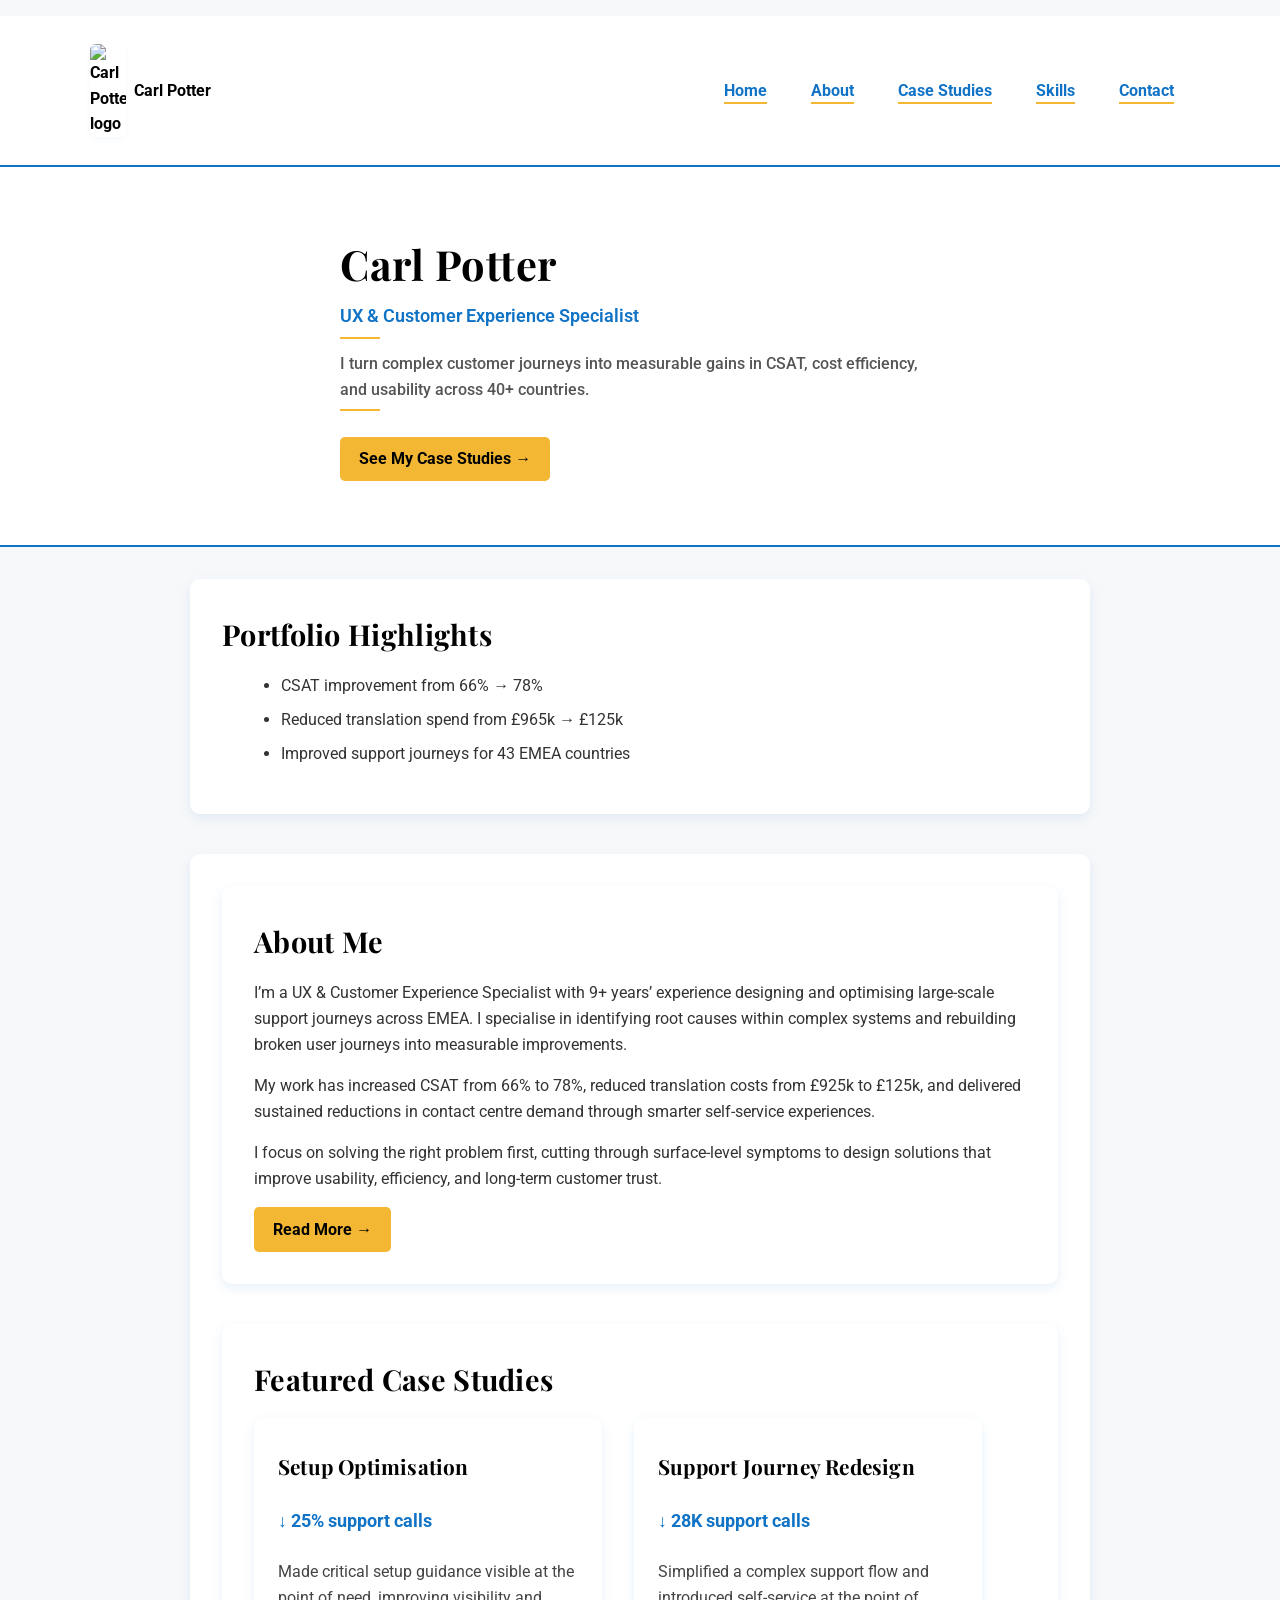
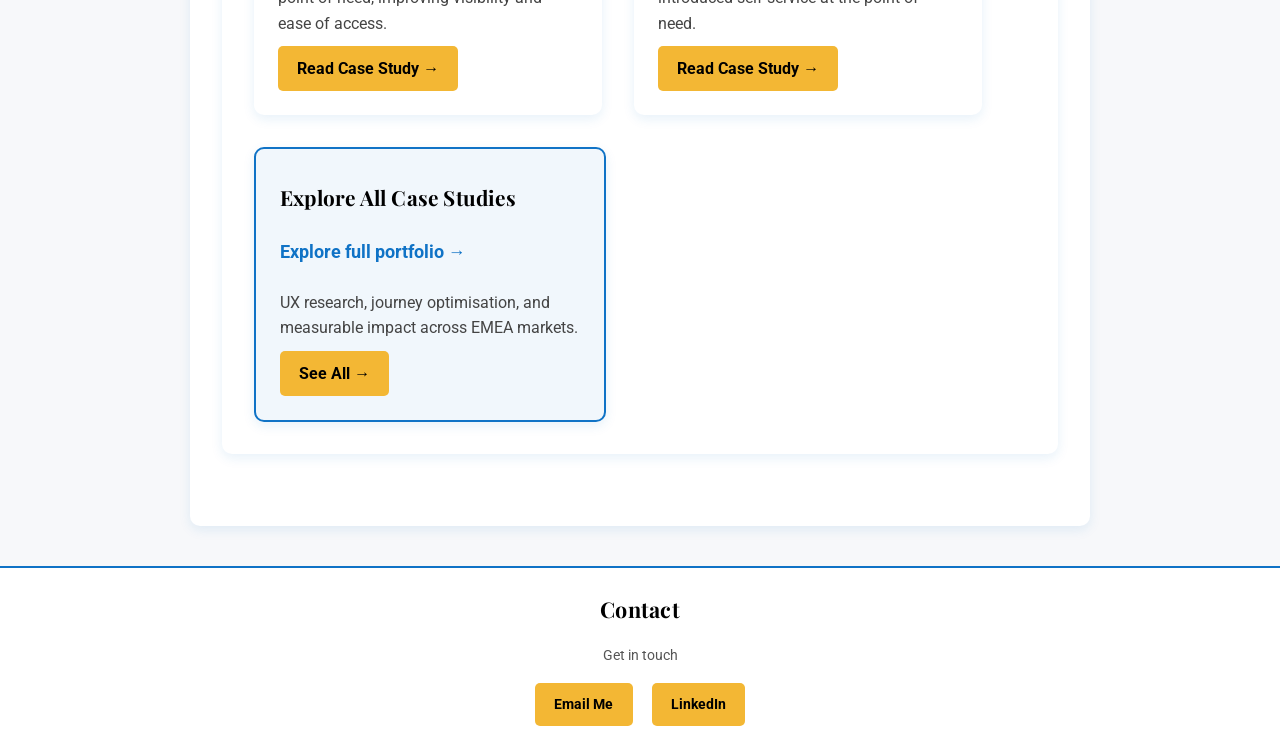
==== index.html @ 387de72d "Update index.html" ====
<!DOCTYPE html>
<html lang="en">
<head>
  <meta charset="UTF-8">
  <meta name="viewport" content="width=device-width, initial-scale=1.0">
  <title>Carl Potter | UX/CX Portfolio</title>
  <link rel="stylesheet" href="css/style.css">
  <link href="https://fonts.googleapis.com/css2?family=Roboto:wght@400;700&family=Playfair+Display:wght@700&display=swap" rel="stylesheet">
  <link rel="stylesheet" href="https://cdnjs.cloudflare.com/ajax/libs/font-awesome/6.6.0/css/all.min.css">
</head>
<body>

<!-- Progress bar -->
<div class="progress-bar"></div>

<!-- NAV -->
<nav class="navbar">
  <div class="nav-content">
    <div class="nav-brand">
      <img src="/portfolio/images/CP_main_colourless.png" alt="Carl Potter logo">
      <span>Carl Potter</span>
    </div>

    <div class="nav-links">
      <a href="/portfolio/index.html">Home</a>
      <a href="/portfolio/index.html#about">About</a>
      <a href="/portfolio/case-studies.html">Case Studies</a>  
      <a href="/portfolio/skills.html">Skills</a>
      <a href="/portfolio/index.html#contact">Contact</a>
    </div>
  </div>
</nav>

<!-- HERO -->
<header class="site-header">
  <div class="header-text">
    <h1>Carl Potter</h1>
    <p class="role">UX & Customer Experience Specialist</p>
    <p class="tagline">
      I turn complex customer journeys into measurable gains in CSAT, cost efficiency, and usability across 40+ countries.
    </p>
    <br/>
    <a href="/portfolio/case-studies.html" class="button">See My Case Studies →</a>
  </div>
</header>

<!-- MAIN -->
<main>

   <!-- PORTFOLIO HIGHLIGHTS -->
  <section>
    <h2>Portfolio Highlights</h2>
    <ul>
      <li>CSAT improvement from 66% → 78%</li>
      <li>Reduced translation spend from £965k → £125k</li>
      <li>Improved support journeys for 43 EMEA countries</li>
    </ul>
  </section>

 <!-- ABOUT -->
  <section id="about">
<section id="about">
  <h2>About Me</h2>
  <p>
    I’m a UX & Customer Experience Specialist with 9+ years’ experience designing and optimising large-scale support journeys across EMEA. I specialise in identifying root causes within complex systems and rebuilding broken user journeys into measurable improvements.
  </p>
  <p>
    My work has increased CSAT from 66% to 78%, reduced translation costs from £925k to £125k, and delivered sustained reductions in contact centre demand through smarter self-service experiences.
  </p>
  <p>
    I focus on solving the right problem first, cutting through surface-level symptoms to design solutions that improve usability, efficiency, and long-term customer trust.
  </p>
  <a href="/portfolio/about.html" class="button">Read More →</a>
  </section>
  
  <!-- CASE STUDIES -->
  <section id="case-studies">
    <h2>Featured Case Studies</h2>
    <div class="cards-container">

<div class="card">
  <h3>Setup Optimisation</h3>
  <p class="impact">↓ 25% support calls</p>
  <p>Made critical setup guidance visible at the point of need, improving visibility and ease of access.</p>
  <a href="case-studies/setup.html" class="button">Read Case Study →</a>
</div>
      
<div class="card">
  <h3>Support Journey Redesign</h3>
  <p class="impact">↓ 28K support calls</p>
  <p>Simplified a complex support flow and introduced self-service at the point of need.</p>
  <a href="case-studies/contact-support.html" class="button">Read Case Study →</a>
</div>

<div class="card card-cta">
  <h3>Explore All Case Studies</h3>
  <p class="impact">Explore full portfolio →</p>
  <p>UX research, journey optimisation, and measurable impact across EMEA markets.</p>
  <a href="/portfolio/case-studies.html" class="button">See All →</a>
</div>
    </div>
  </section>

</main>

<!-- FOOTER -->
<footer id="contact">
  <h2>Contact</h2>
  <p>Get in touch</p>
  <div class="contact-buttons">
    <a href="mailto:cpotter514@gmail.com" class="button">Email Me</a>
    <a href="https://linkedin.com/in/carl-potter-/" target="_blank" class="button">LinkedIn</a>
  </div>
</footer>

<!-- JS -->
<script>
const sections = document.querySelectorAll("section, footer");
const navLinks = document.querySelectorAll(".nav-links a");
const nav = document.querySelector(".navbar");
const progressBar = document.querySelector(".progress-bar");

window.addEventListener("scroll", () => {
  const scrollY = window.scrollY;

  // Active section highlighting
  let current = "";
  sections.forEach(section => {
    const sectionTop = section.offsetTop - 100;
    if (scrollY >= sectionTop) {
      current = section.getAttribute("id");
    }
  });

  navLinks.forEach(link => {
    link.classList.remove("active");
    if (link.getAttribute("href").includes(current)) {
      link.classList.add("active");
    }
  });

  // Nav shrink
  nav.classList.toggle("scrolled", scrollY > 50);

  // Scroll progress
  const docHeight = document.body.scrollHeight - window.innerHeight;
  const progress = (scrollY / docHeight) * 100;
  progressBar.style.width = progress + "%";
});
</script>

</body>
</html>
---- css/style.css ----
/* ==========================
   Global Styles
========================== */
body {
  font-family: 'Roboto', sans-serif;
  line-height: 1.6;
  color: #333;
  background-color: #f7f8fa;
  margin: 0;
  padding: 0;
}

/* ==========================
   Typography System
========================== */

/* All headings match hero */
h1, h2, h3, h4, h5, h6 {
  font-family: 'Playfair Display', serif;
  color: #000;
  margin-top: 0;
}

/* Body text */
p, li, a {
  font-family: 'Roboto', sans-serif;
}

h1 {
  letter-spacing: 0.5px;
}

h2 {
  letter-spacing: 0.3px;
}

h3 {
  letter-spacing: 0.2px;
}
/* ==========================
   Header
========================== */
.site-header {
  display: flex;
  align-items: center;
  justify-content: center;
  gap: 0.75rem; /* tighter = more intentional */
  padding: 4rem 1rem;
  border-bottom: 2px solid #1073c6;
  flex-wrap: wrap;
  background-color: #ffffff;
}

.site-header:hover .logo {
  transform: scale(1.05);
}

.logo {
  width: 75px; /* slightly tighter */
  height: auto;
  transition: transform 0.2s ease;
}

.header-text {
  text-align: left;
}

.header-text h1 {
  font-family: 'Playfair Display', serif;
  font-size: 2.6rem;
  margin: 0;
  color: #000;
  letter-spacing: 0.5px; /* adds polish */
}

.header-text p {
  font-family: 'Roboto', sans-serif;
  font-size: 0.95rem;
  color: #1073c6;
  margin: 0.3rem 0 0 0;
  font-weight: 500;
}

.header-text p::after {
  content: "";
  display: block;
  width: 40px;
  height: 2px;
  background-color: #f3b734;
  margin-top: 0.4rem;
}
.header-text .role {
  font-size: 1.1rem;
  color: #1073c6;
  margin: 0.3rem 0;
  font-weight: 600;
}

.header-text .tagline {
  font-size: 1rem;
  color: #555;
  margin-top: 0.8rem;
  max-width: 600px;
}

/* ==========================
   Navigation
========================== */
nav {
  margin-top: 1rem;
}

nav a {
  margin: 0 1rem;
  text-decoration: none;
  color: #1073c6; /* primary blue from logo */
  font-weight: 700;
  transition: all 0.3s ease;
}

nav a:hover {
  color: #f3b734; /* amber hover */
  text-decoration: underline;
}

/* ==========================
   Main Content
========================== */
main {
  max-width: 900px;
  margin: 2rem auto;
  padding: 0 1rem;
}

section {
  background-color: #ffffff;
  padding: 2rem;
  margin-bottom: 2.5rem;
  border-radius: 10px;
  box-shadow: 0 4px 12px rgba(16, 115, 198, 0.1); /* subtle blue shadow */
}

/* Section Headings */
section h2 {
  font-size: 1.8rem;
  margin-bottom: 1rem;
}

section h3 {
  font-size: 1.4rem;
  margin-bottom: 0.75rem;
}

/* Lists */
ul {
  margin-left: 1.2rem;
}

ul li {
  margin-bottom: 0.5rem;
}

/* ==========================
   Images
========================== */
img {
  max-width: 100%;
  height: auto;
  margin: 1rem 0;
  border-radius: 6px;
  box-shadow: 0 2px 6px rgba(16, 115, 198, 0.05);
}

/* ==========================
   Footer
========================== */
footer {
  text-align: center;
  padding: 1.5rem;
  background-color: #ffffff;
  border-top: 2px solid #1073c6;
  font-size: 0.9rem;
  color: #555;
  scroll-margin-top: 80px;
}

/* ==========================
   Buttons
========================== */
.button {
  display: inline-block;
  background-color: #f3b734; /* amber from logo */
  color: #000;
  padding: 0.6rem 1.2rem;
  border-radius: 5px;
  text-decoration: none;
  font-weight: 700;
  transition: background-color 0.3s ease;
  
}

.button:hover {
  background-color: #1073c6; /* blue on hover */
  color: #fff;
  transform: translateY(-2px);
}

.contact-buttons {
  margin-top: 1rem;
}

.contact-buttons .button {
  margin: 0 0.5rem;
}
/* ==========================
   Responsive Design
========================== */
@media (max-width: 768px) {
  header h1 {
    font-size: 2rem;
  }
  header h2 {
    font-size: 1.2rem;
  }
  nav a {
    display: block;
    margin: 0.5rem 0;
  }
  .logo {
    position: static; /* stacks on mobile */
    margin-bottom: 1rem;
    transform: none;
  }
  .site-header {
    padding: 3rem 1rem;
  }
}

@media (max-width: 480px) {
  section {
    padding: 1.5rem 1rem;
  }
}

/* ==========================
   Case Studies Section
========================== */
.case-studies {
  max-width: 1200px;
  margin: 4rem auto;
  padding: 0 1rem;
  text-align: left; /* Align header left like other sections */
}

/* Cards container */
.cards-container {
  display: flex;
  flex-wrap: wrap;
  gap: 2rem;
  justify-content: flex-start; /* or center if you want cards to float in middle */
}

/* Individual cards */
.card {
  background-color: #ffffff;
  border-radius: 10px;
  box-shadow: 0 4px 12px rgba(16, 115, 198, 0.1); /* subtle blue shadow */
  width: 300px;
  padding: 1.5rem;
  text-align: left;
  display: flex;
  flex-direction: column;
  align-items: stretch;
  transition: box-shadow 0.3s ease;
}
.card-cta {
  border: 2px solid #1073c6;
  background: rgba(16, 115, 198, 0.06);
}

.card .impact {
  font-weight: 700;
  font-size: 1.1rem;
  color: #1073c6; /* your primary blue */
  margin-bottom: 8px;
}

.card-cta:hover {
  transform: translateY(-4px);
  box-shadow: 0 10px 25px rgba(16, 115, 198, 0.2);
  background: rgba(16, 115, 198, 0.1);
}

.card:hover {
  box-shadow: 0 6px 15px rgba(16, 115, 198, 0.2);
}

.card-cta .impact {
  color: #1073c6;
}

.card img {
  border-radius: 6px;
  margin-bottom: 1rem;
}

.card h3 {
  font-size: 1.3rem;
  margin: 0.5rem 0;
  color: #000;
  margin-bottom: 6px;
}


.card p {
  font-family: 'Roboto', sans-serif;
  font-size: 1rem;
  color: #444;
  margin-bottom: 10px;
  flex-grow: 1;
}

.card .button {
  align-self: flex-start;
}

/* Responsive */
@media (max-width: 768px) {
  .cards-container {
    flex-direction: column;
    gap: 1.5rem;
    align-items: center;
  }

  .card {
    width: 90%;
  }
}

/* ==========================
   Sticky Navigation
========================== */
.navbar {
  position: sticky;
  top: 0;
  z-index: 1000;
  background-color: #ffffff;
  border-bottom: 2px solid #1073c6;
  padding: 0.75rem 1rem;
   backdrop-filter: blur(6px);
}

.nav-content {
  max-width: 1100px;
  margin: 0 auto;
  display: flex;
  justify-content: space-between;
  align-items: center;
}

/* Brand (logo + name) */
.nav-brand {
  display: flex;
  align-items: center;
  gap: 0.5rem;
  font-weight: 700;
  color: #000;
}

.nav-brand img {
  width: 36px;
  height: auto;
}

/* Links */
.nav-links a {
  margin-left: 1.5rem;
  text-decoration: none;
  color: #1073c6;
  font-weight: 700;
  transition: color 0.2s ease;
}

.nav-links a:hover {
  color: #f3b734;
}

section {
  scroll-margin-top: 80px;
}

html {
  scroll-behavior: smooth;
}

.navbar {
  transition: all 0.3s ease;
}

.navbar.scrolled {
  padding: 0.4rem 1rem;
  box-shadow: 0 2px 8px rgba(0,0,0,0.08);
}

.nav-links a {
  position: relative;
  text-decoration: none;
  color: #1073c6;
}

.nav-links a::after {
  content: "";
  position: absolute;
  left: 0;
  bottom: -4px;
  width: 0;
  height: 2px;
  background-color: #f3b734;
  transition: width 0.3s ease;
}

.nav-links a:hover::after,
.nav-links a.active::after {
  width: 100%;
}

.progress-bar {
  position: fixed;
  top: 0;
  left: 0;
  height: 3px;
  background-color: #f3b734;
  width: 0%;
  z-index: 2000;
}

/* Full-width card for "View All Case Studies" */
.card-fullwidth {
  width: 100%;
  max-width: 900px; /* matches the main content width */
  text-align: center;
  margin-top: 2rem; /* space from the previous cards */
  flex-direction: column; /* ensure content stacks nicely */
}

.card-fullwidth img {
  margin: 0 auto 1rem auto; /* center the image */
}

.card-fullwidth h3,
.card-fullwidth p {
  text-align: center;
}

.card-fullwidth .button {
  align-self: center; /* center the button */
}

/* Full-width card for "View All Case Studies" - enhanced style */
.card-fullwidth {
  width: 100%;
  max-width: 900px;
  text-align: center;
  margin-top: 2rem;
  flex-direction: column;
}

.card-fullwidth:hover {
  transform: translateY(-3px);
  box-shadow: 0 10px 25px rgba(16, 115, 198, 0.2);
}

.card-fullwidth img {
  margin: 0 auto 1rem auto;
  max-width: 150px;
}

.card-fullwidth h3 {
  font-size: 1.5rem;
  color: #1073c6;
  margin-bottom: 0.5rem;
}

.card-fullwidth p {
  font-size: 1rem;
  color: #333;
  margin-bottom: 1rem;
}

.card-fullwidth .button {
  align-self: center;
  padding: 0.75rem 1.5rem;
  font-size: 1rem;
}


.case-intro {
  background-color: #ffffff;
  padding: 2rem;
  margin-bottom: 2.5rem;
  border-radius: 10px;
  box-shadow: 0 4px 12px rgba(16, 115, 198, 0.1);
}

.case-intro h2 {
  font-family: 'Playfair Display', serif;
  font-size: 2rem;
  color: #000;
  margin-bottom: 1rem;
  text-align: left; /* matches About/Portfolio Highlights alignment */
}

.case-intro p {
  font-family: 'Roboto', sans-serif;
  font-size: 1rem;
  color: #444;
  line-height: 1.6;
  text-align: left;
  max-width: 800px;
}

/* Case Study Intro Metrics Row */
.case-intro-metrics {
  max-width: 900px;
  margin: 1.5rem auto 3rem auto;
  padding: 1rem;
}

.metrics-container {
  display: flex;
  flex-wrap: wrap;
  gap: 1.5rem;
  justify-content: space-between;
  text-align: center;
}

.metric {
  flex: 1 1 200px; /* grows to fill space, min 200px */
  background-color: #f3f3f3;
  border-radius: 8px;
  padding: 1rem 0.5rem;
  box-shadow: 0 2px 6px rgba(16, 115, 198, 0.1);
}

.metric h3 {
  font-family: 'Playfair Display', serif;
  font-size: 1.5rem;
  color: #1073c6; /* your primary blue */
  margin-bottom: 0.25rem;
}

.metric p {
  font-family: 'Roboto', sans-serif;
  font-size: 0.95rem;
  color: #444;
  margin: 0;
}

/* Responsive */
@media (max-width: 768px) {
  .metrics-container {
    flex-direction: column;
    gap: 1rem;
  }
}

:root {
  --primary-blue: #1073c6;
  --accent-amber: #f3b734;
   color: var(--primary-blue);
}

.case-image img {
  max-width: 800px;
  width: 100%;
}
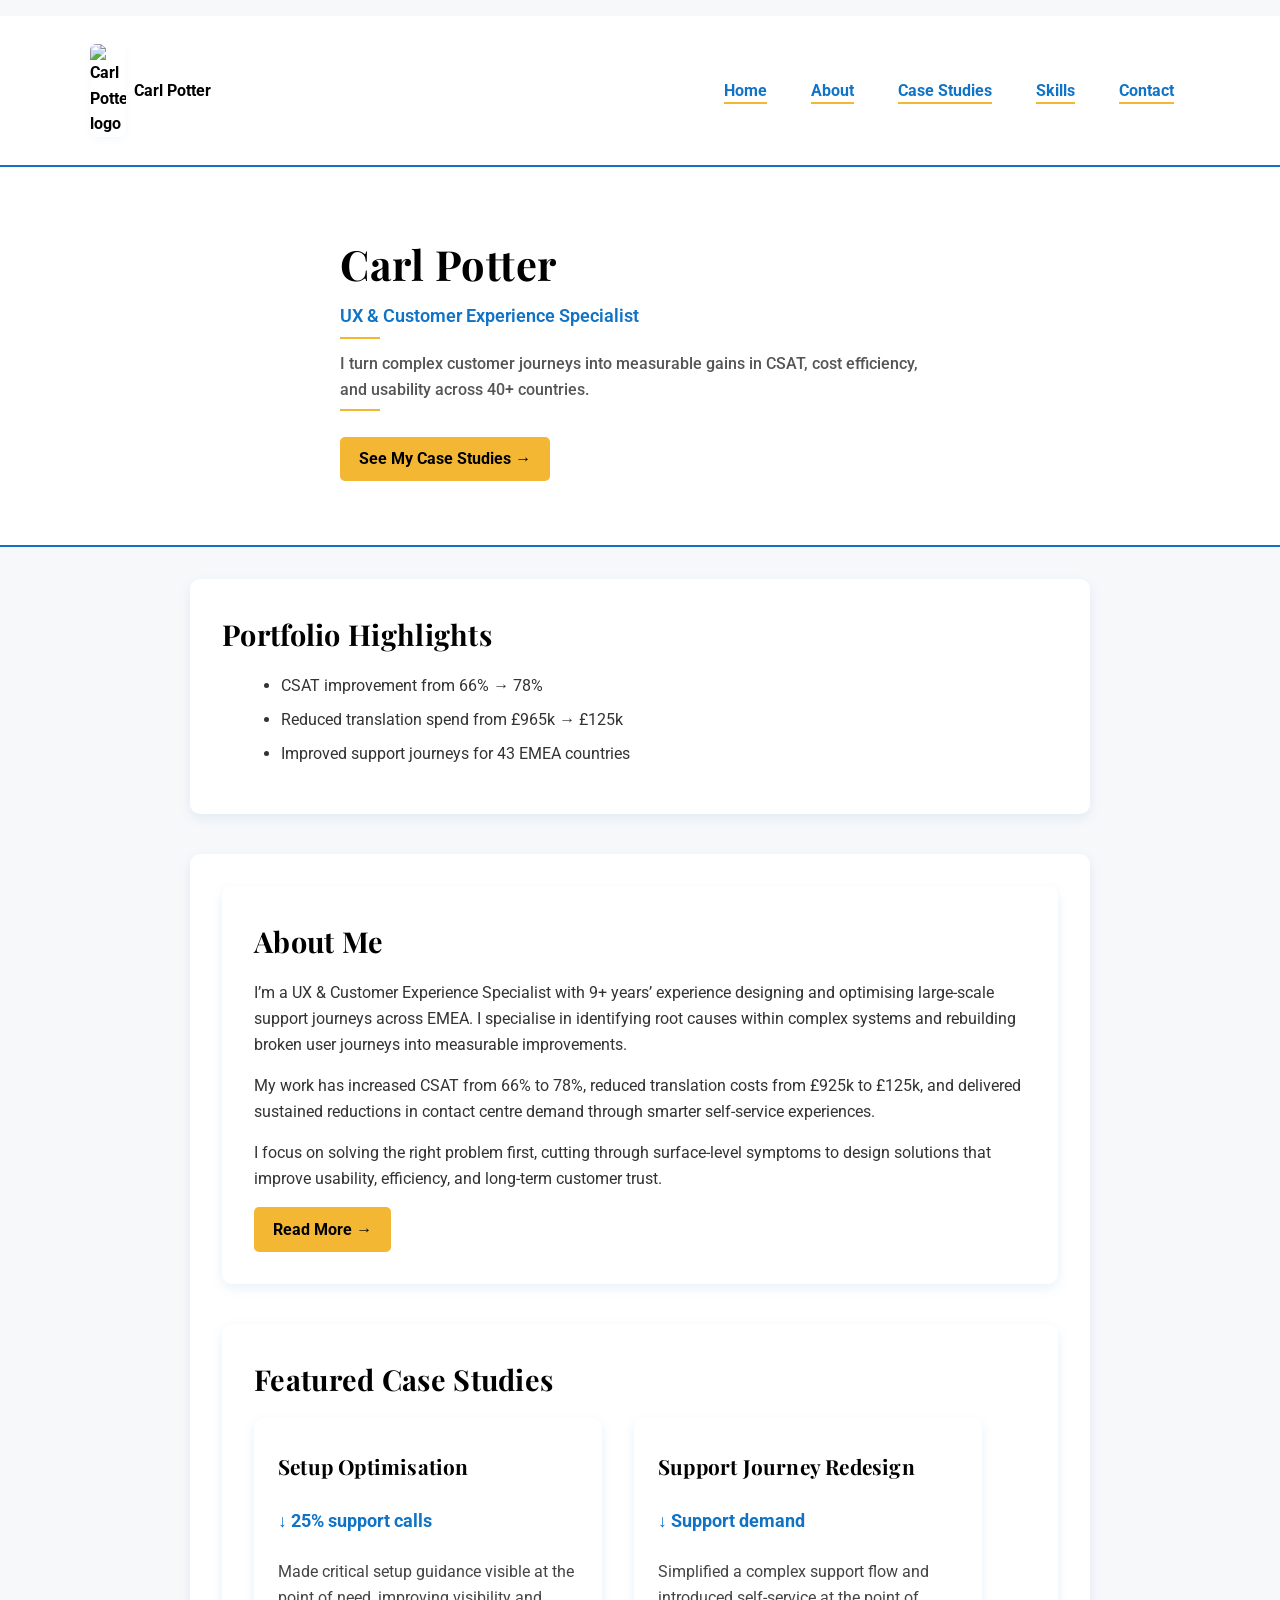
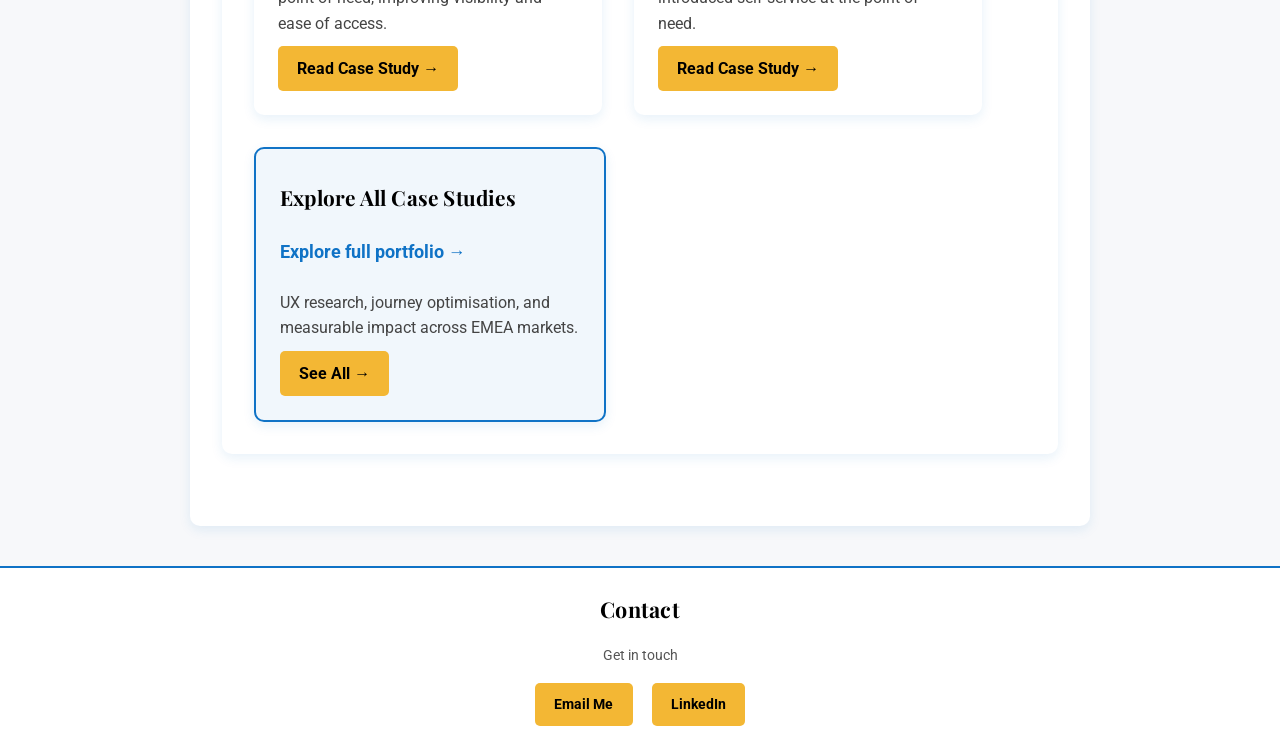
==== commit e69ebcce: "Update index.html" ====
--- a/index.html
+++ b/index.html
@@ -87,7 +87,7 @@
       
 <div class="card">
   <h3>Support Journey Redesign</h3>
-  <p class="impact">↓ 28K support calls</p>
+  <p class="impact">↓ Support demand</p>
   <p>Simplified a complex support flow and introduced self-service at the point of need.</p>
   <a href="case-studies/contact-support.html" class="button">Read Case Study →</a>
 </div>
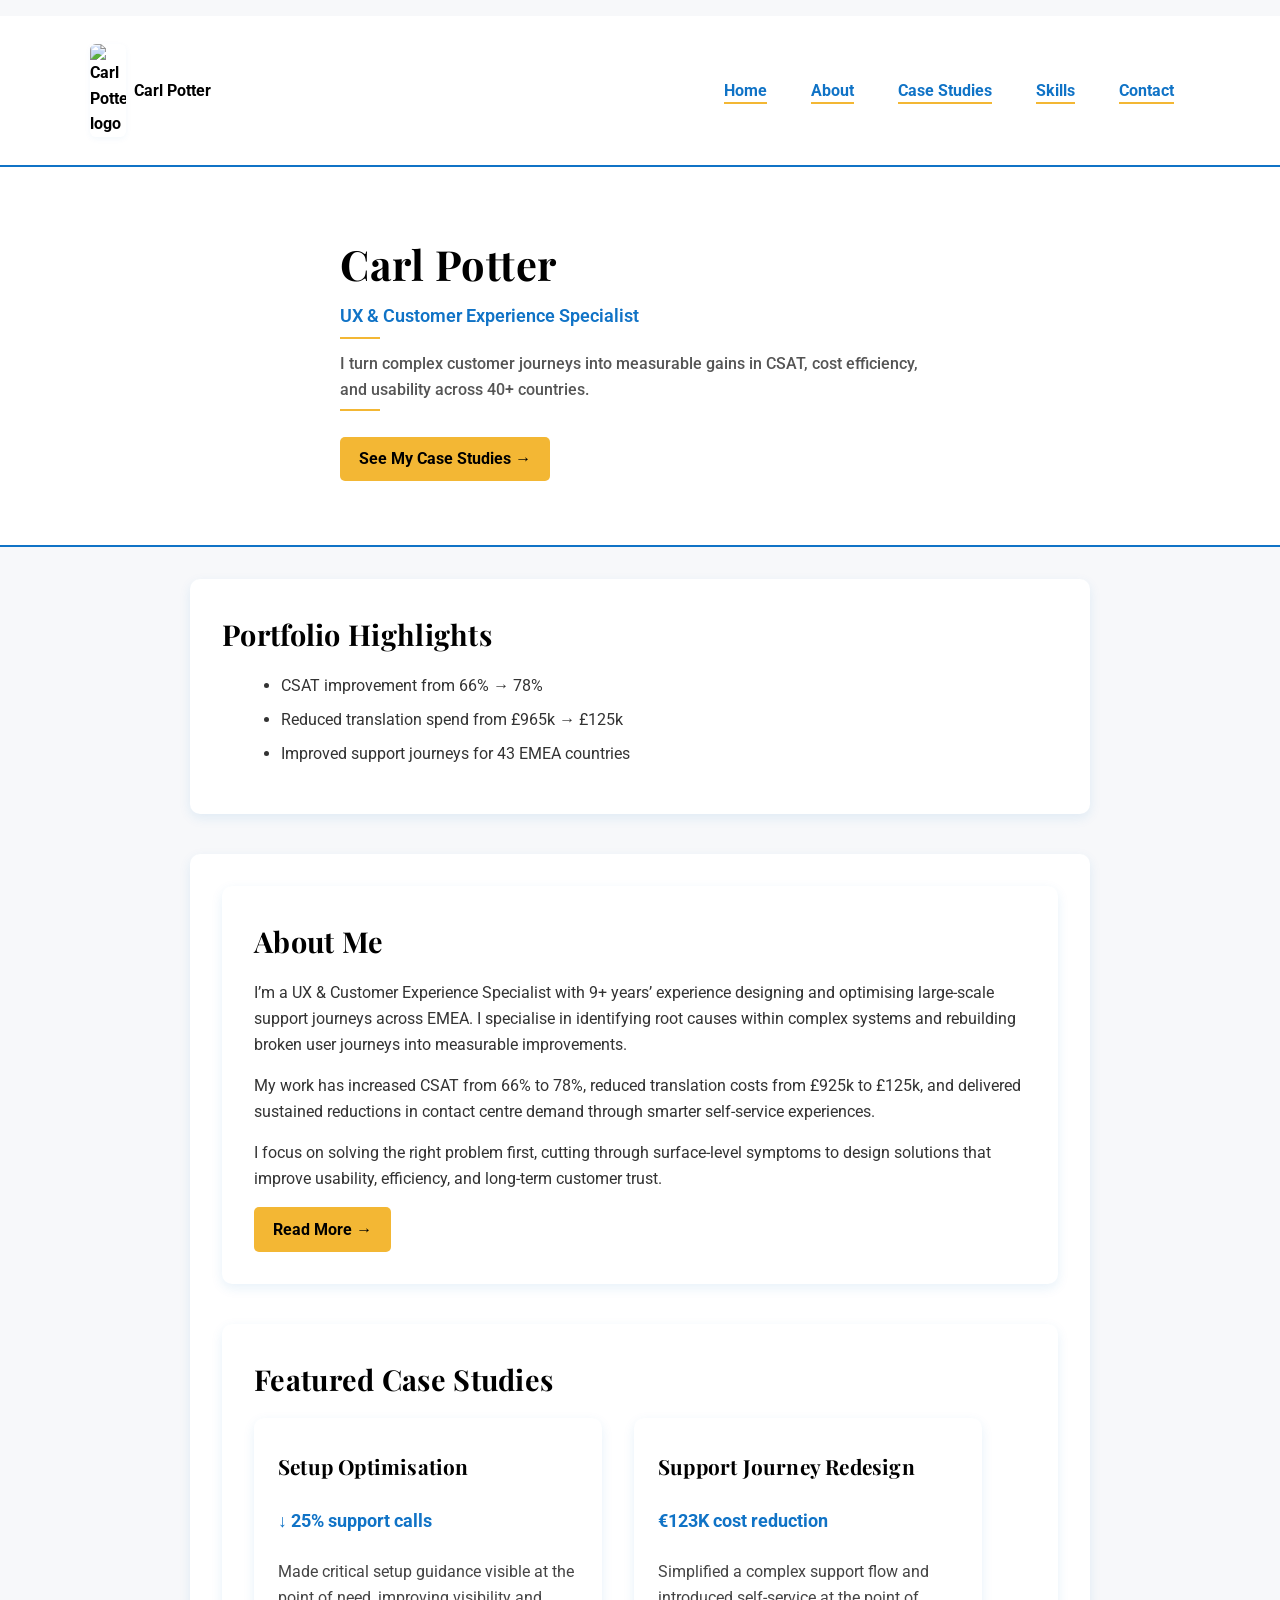
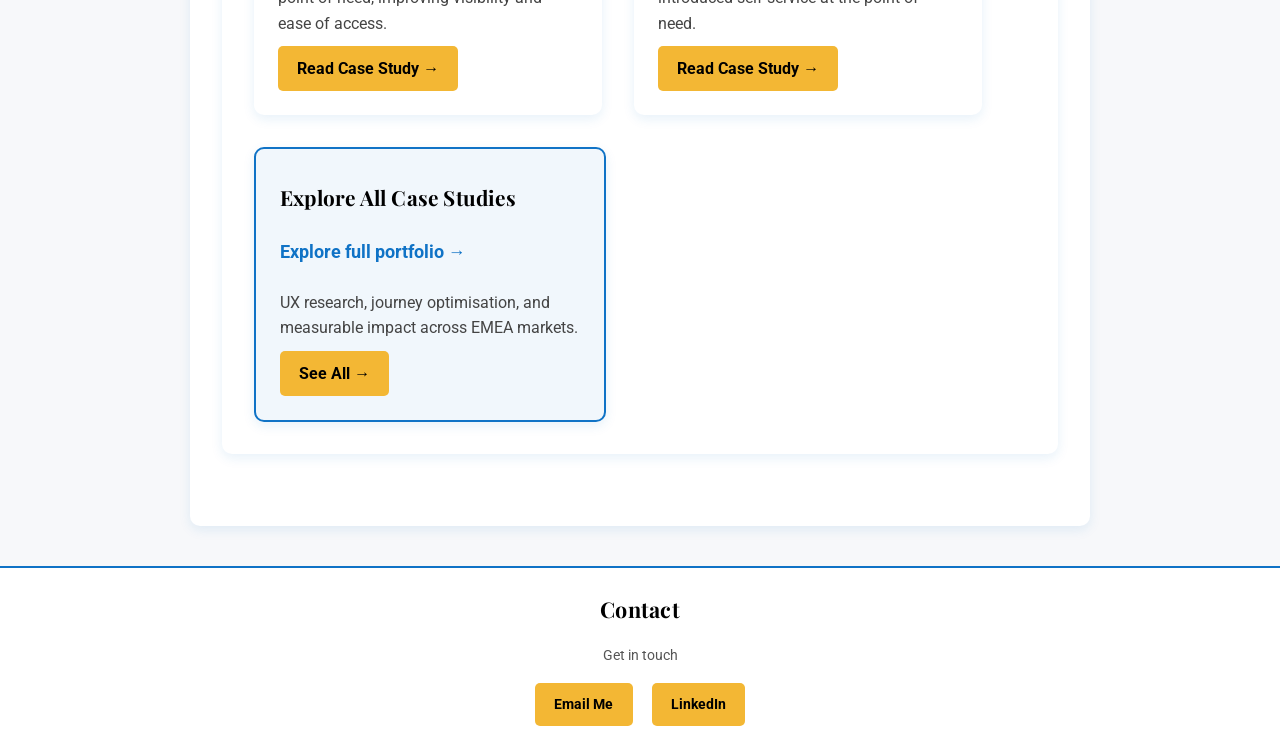
==== commit b78ae0a7: "Update index.html" ====
--- a/index.html
+++ b/index.html
@@ -87,7 +87,7 @@
       
 <div class="card">
   <h3>Support Journey Redesign</h3>
-  <p class="impact">↓ Support demand</p>
+<p class="impact">€123K cost reduction</p>
   <p>Simplified a complex support flow and introduced self-service at the point of need.</p>
   <a href="case-studies/contact-support.html" class="button">Read Case Study →</a>
 </div>
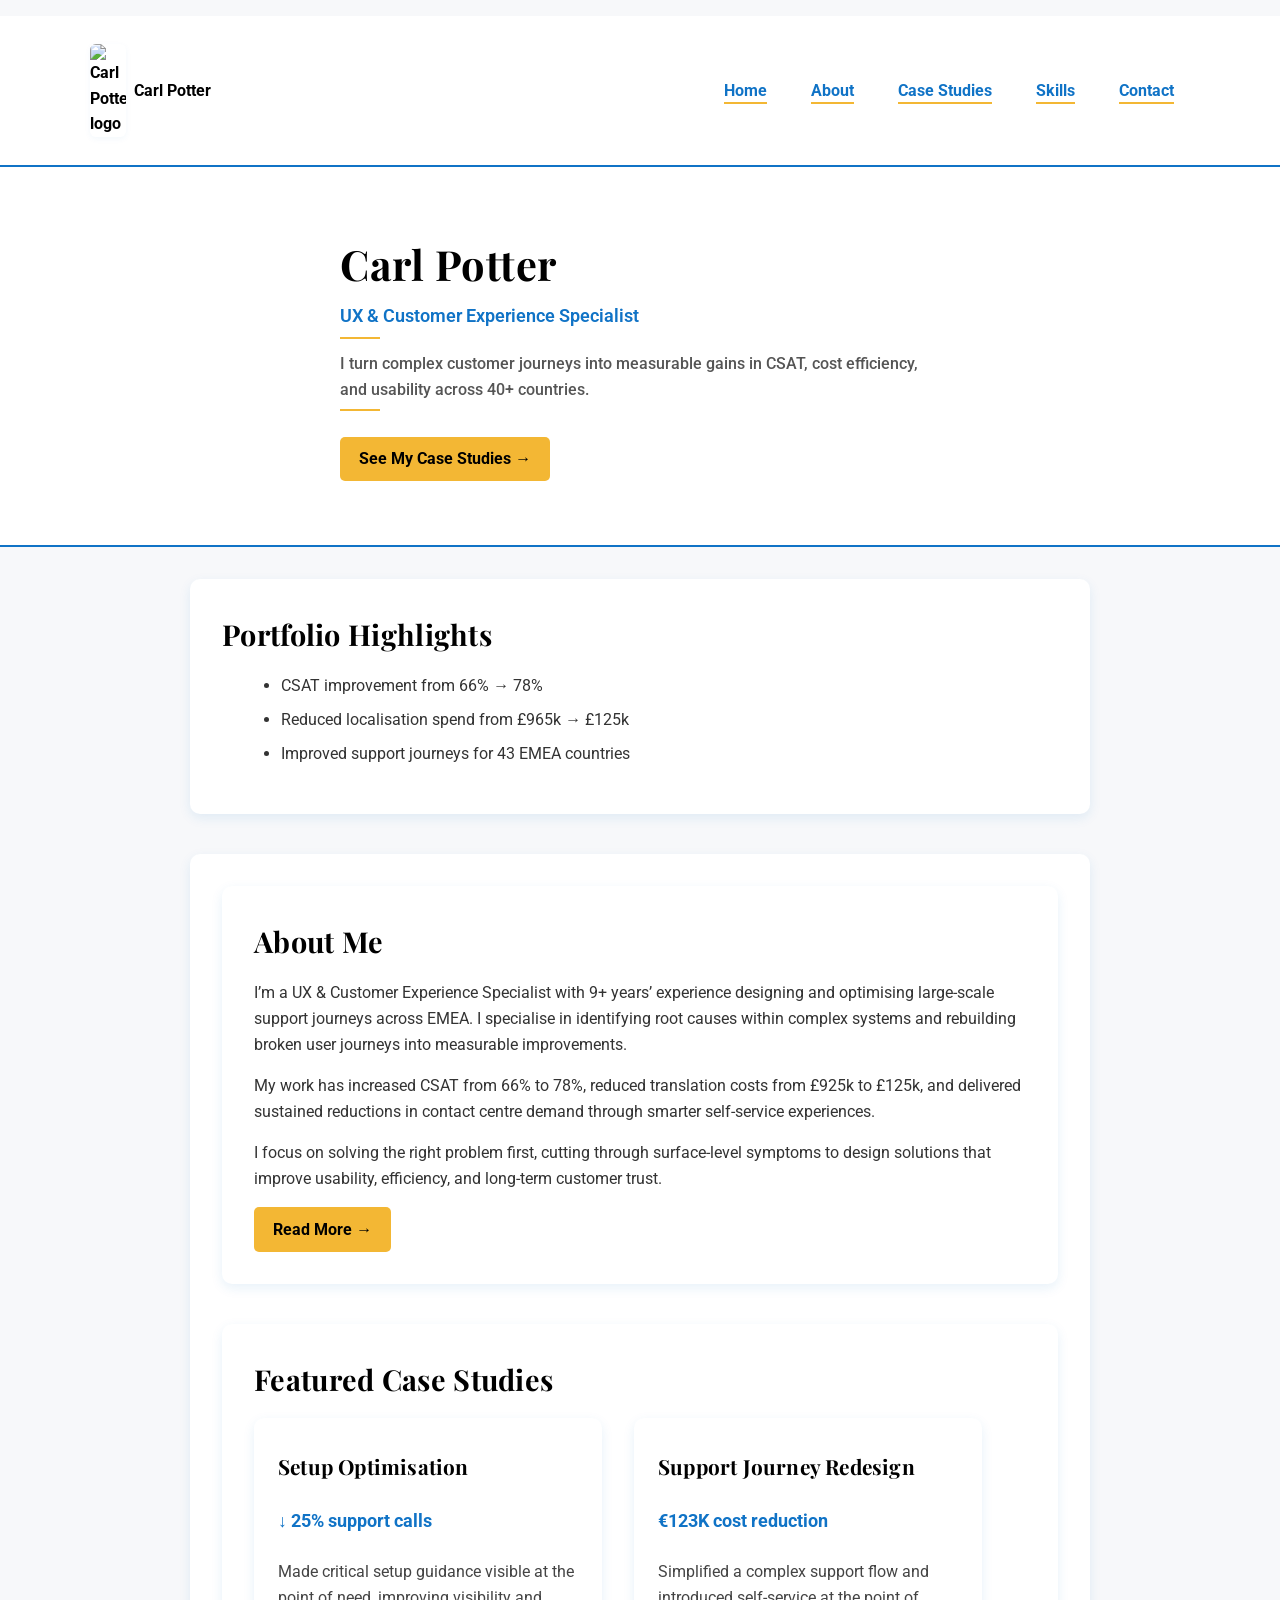
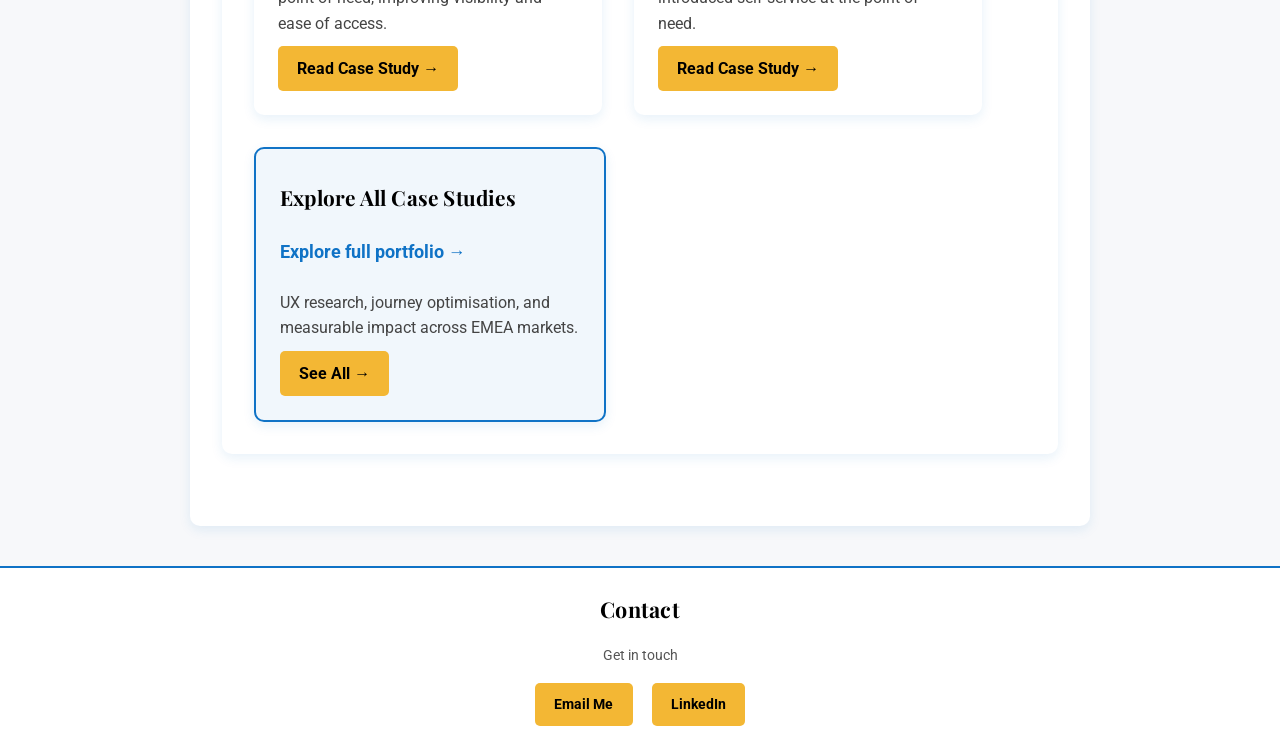
==== commit cf1713cb: "Update index.html" ====
--- a/index.html
+++ b/index.html
@@ -52,7 +52,7 @@
     <h2>Portfolio Highlights</h2>
     <ul>
       <li>CSAT improvement from 66% → 78%</li>
-      <li>Reduced translation spend from £965k → £125k</li>
+      <li>Reduced localisation spend from £965k → £125k</li>
       <li>Improved support journeys for 43 EMEA countries</li>
     </ul>
   </section>
--- a/css/style.css
+++ b/css/style.css
@@ -574,3 +574,42 @@
   max-width: 800px;
   width: 100%;
 }
+
+.visuals-section {
+  margin-top: 3rem;
+}
+
+.visuals-grid {
+  display: grid;
+  grid-template-columns: 1fr;
+  gap: 2rem;
+  margin-top: 1.5rem;
+}
+
+.visual {
+  display: flex;
+  flex-direction: column;
+  gap: 0.75rem;
+}
+
+.visual img {
+  width: 100%;
+  height: auto;
+  border-radius: 8px;
+  border: 1px solid #e0e0e0;
+}
+
+/* Desktop layout */
+@media (min-width: 768px) {
+  .visuals-grid {
+    grid-template-columns: 1fr 1fr;
+    align-items: start;
+  }
+}
+
+.caption {
+  font-size: 0.9rem;
+  color: #555;
+  line-height: 1.4;
+  margin: 0;
+}
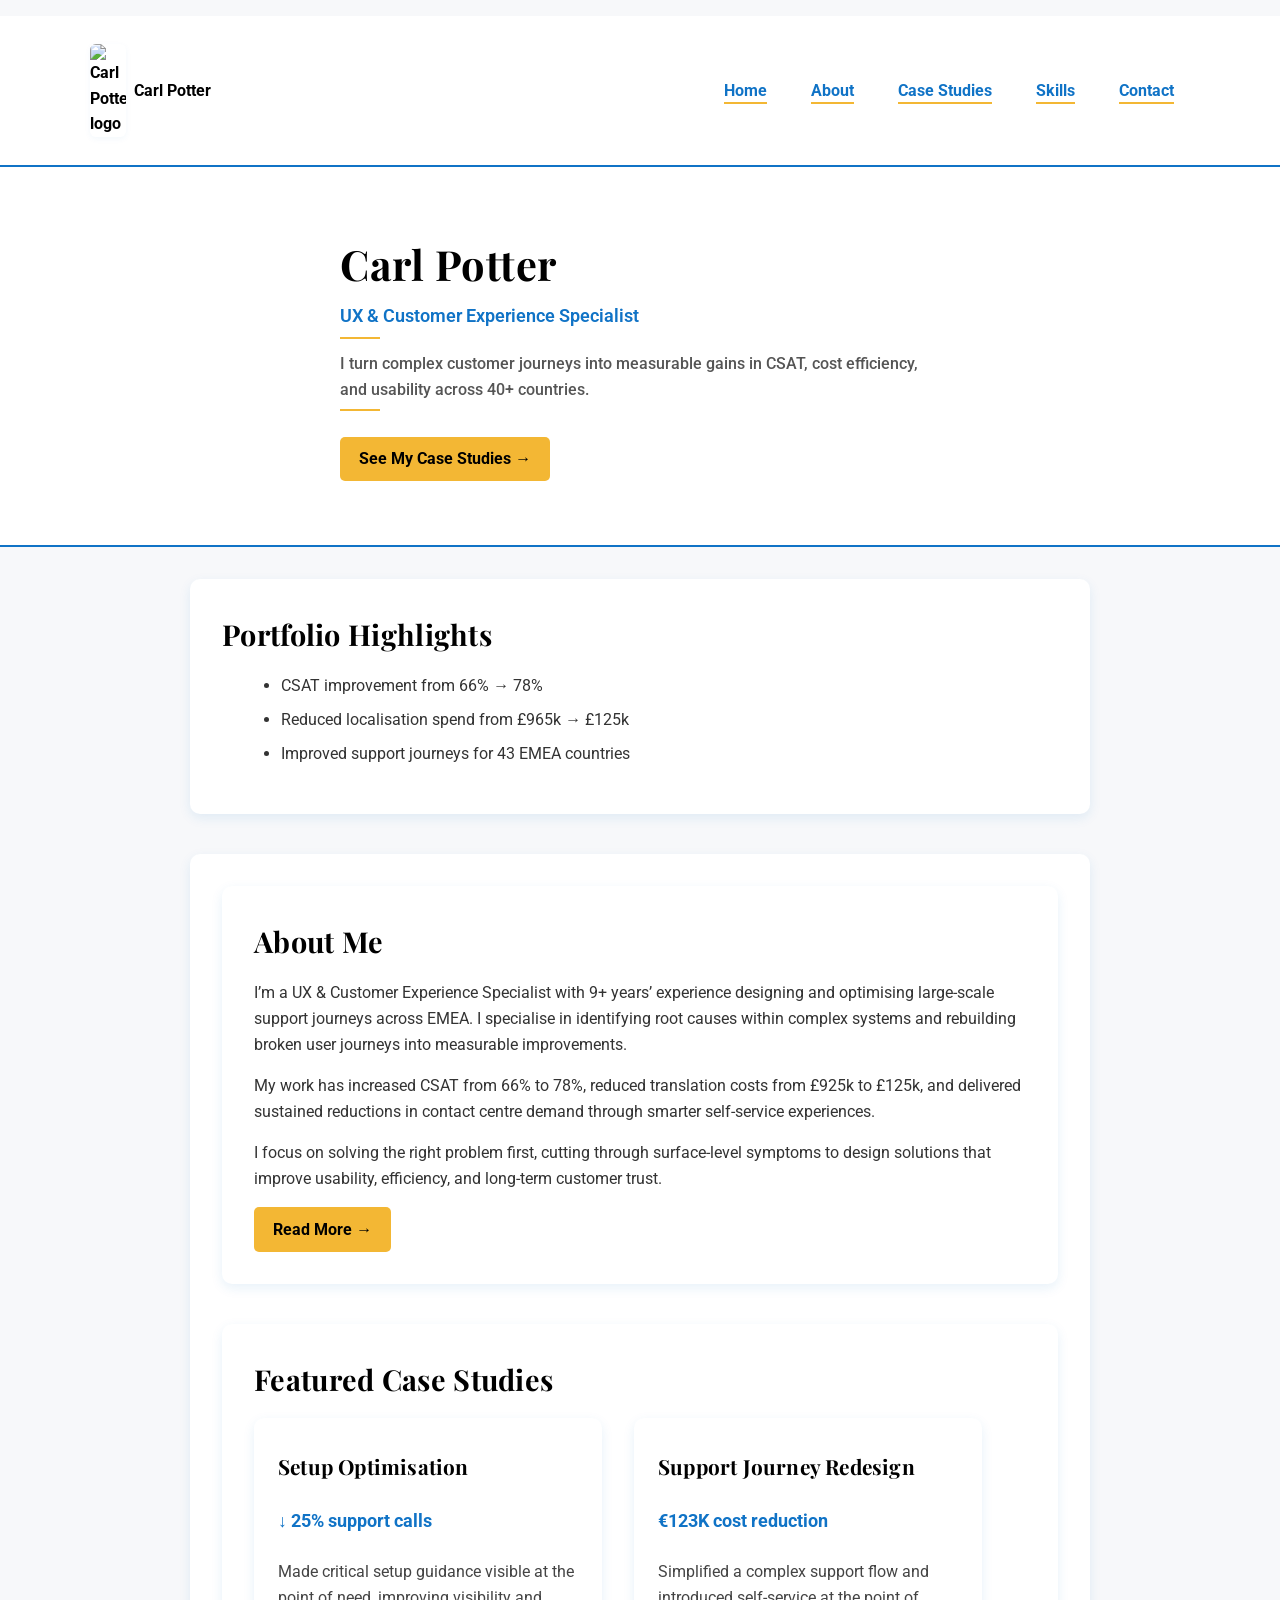
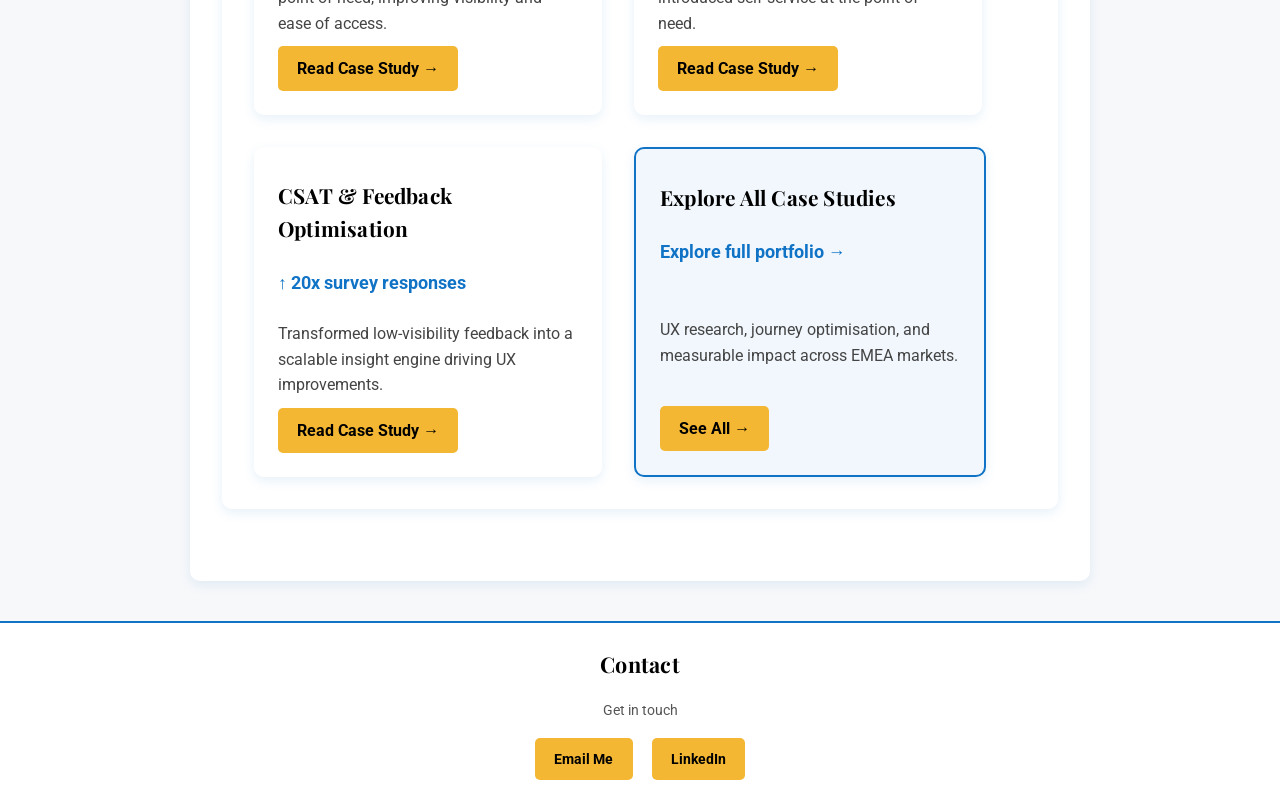
==== commit a9f536e3: "Update index.html" ====
--- a/index.html
+++ b/index.html
@@ -92,6 +92,13 @@
   <a href="case-studies/contact-support.html" class="button">Read Case Study →</a>
 </div>
 
+<div class="card">
+  <h3>CSAT & Feedback Optimisation</h3>
+  <p class="impact">↑ 20x survey responses</p>
+  <p>Transformed low-visibility feedback into a scalable insight engine driving UX improvements.</p>
+  <a href="case-studies/csat-survey.html" class="button">Read Case Study →</a>
+</div>      
+
 <div class="card card-cta">
   <h3>Explore All Case Studies</h3>
   <p class="impact">Explore full portfolio →</p>
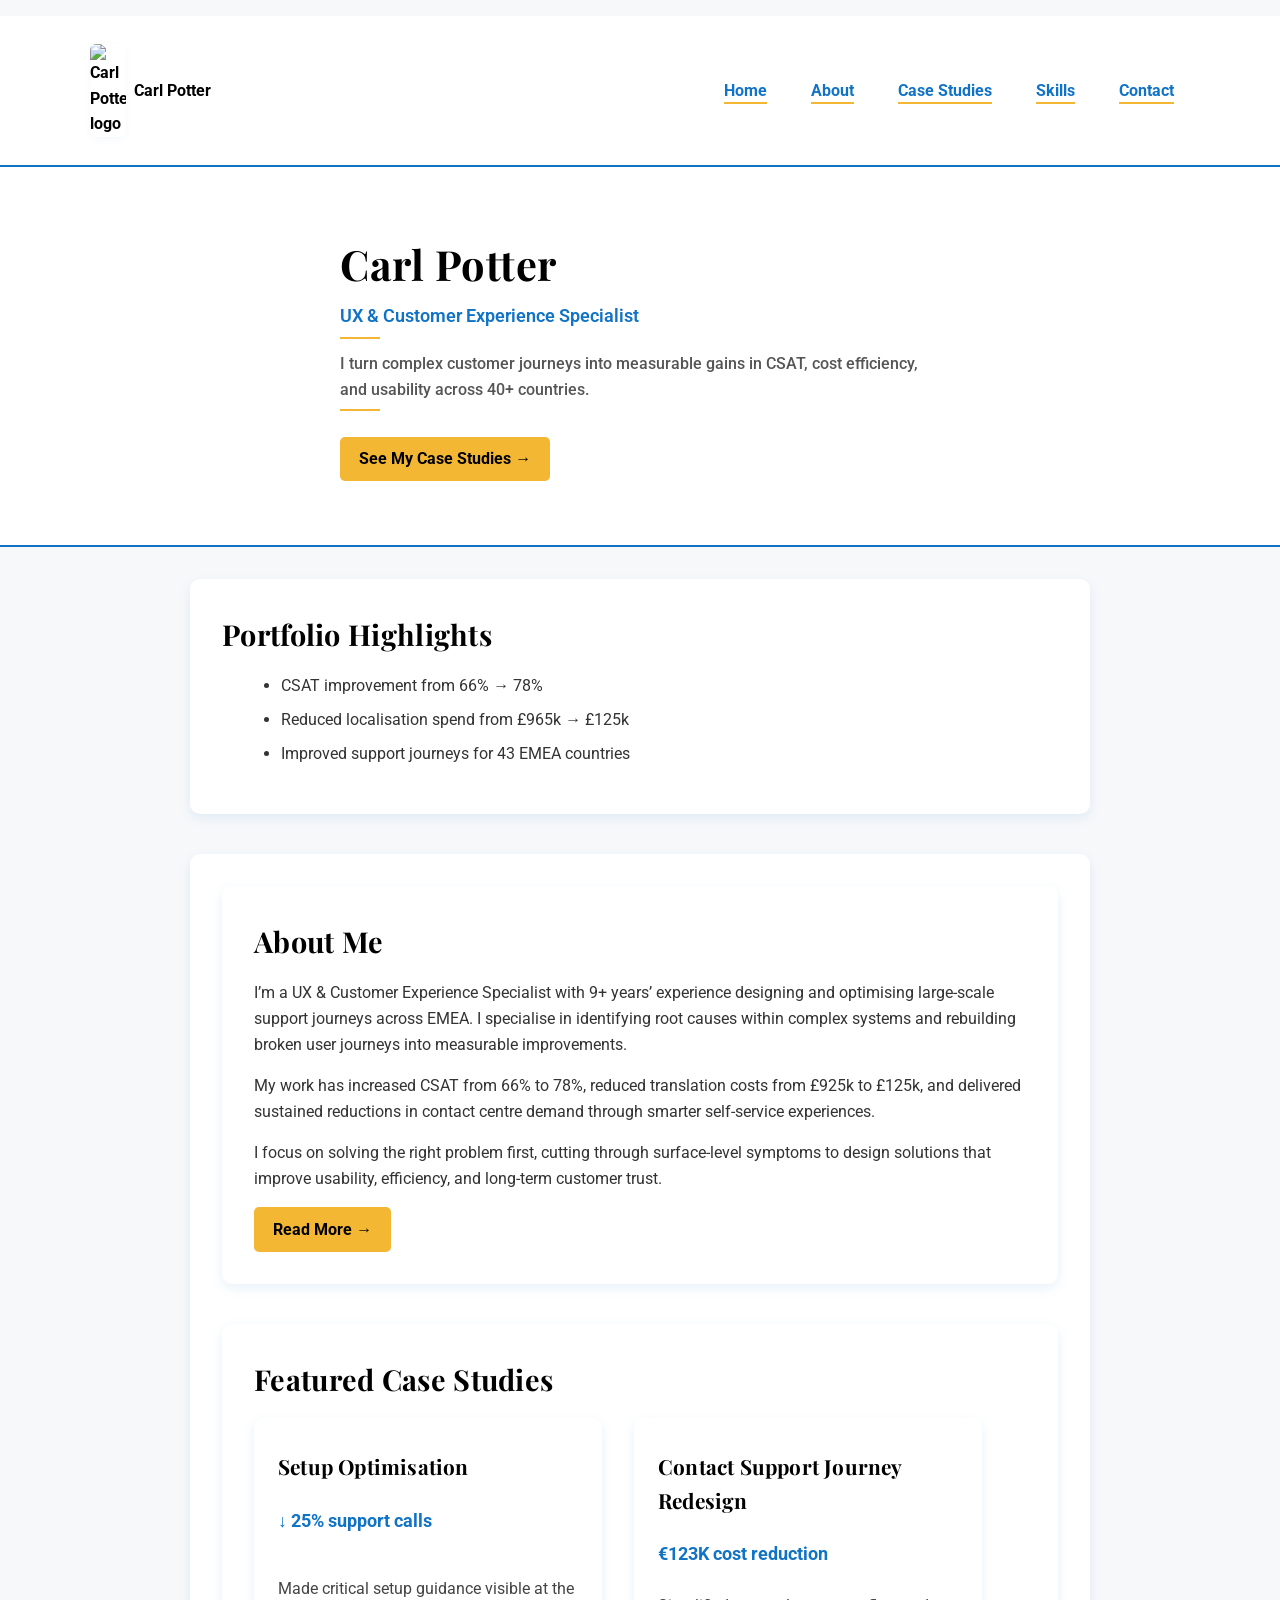
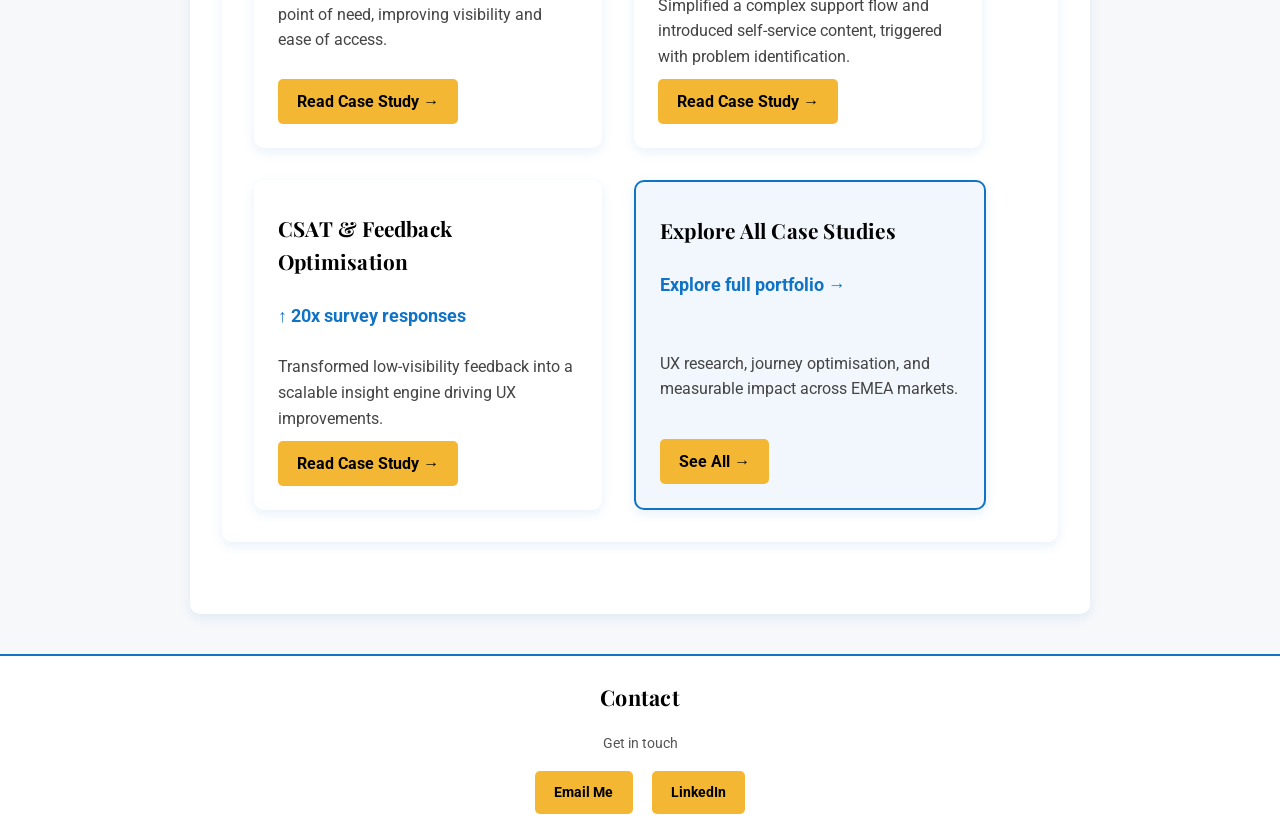
==== commit 4a211b10: "Update index.html" ====
--- a/index.html
+++ b/index.html
@@ -86,9 +86,9 @@
 </div>
       
 <div class="card">
-  <h3>Support Journey Redesign</h3>
+  <h3>Contact Support Journey Redesign</h3>
 <p class="impact">€123K cost reduction</p>
-  <p>Simplified a complex support flow and introduced self-service at the point of need.</p>
+  <p>Simplified a complex support flow and introduced self-service content, triggered with problem identification.</p>
   <a href="case-studies/contact-support.html" class="button">Read Case Study →</a>
 </div>
 
--- a/css/style.css
+++ b/css/style.css
@@ -613,3 +613,40 @@
   line-height: 1.4;
   margin: 0;
 }
+
+/* Before / After Image Grid */
+.image-grid {
+  display: flex;
+  gap: 2rem;
+  flex-wrap: wrap;
+}
+
+.image-item {
+  flex: 1 1 45%;
+  text-align: center;
+}
+
+.image-item img {
+  width: 100%;
+  border-radius: 8px;
+  box-shadow: 0 4px 12px rgba(16, 115, 198, 0.15);
+}
+
+/* Diagram / Single Image */
+.case-image {
+  margin: 2rem 0;
+  text-align: center;
+}
+
+.case-image img {
+  max-width: 800px;
+  width: 100%;
+  border-radius: 8px;
+  box-shadow: 0 4px 12px rgba(16, 115, 198, 0.15);
+}
+
+.image-caption {
+  font-size: 0.9rem;
+  color: #666;
+  margin-top: 0.5rem;
+}
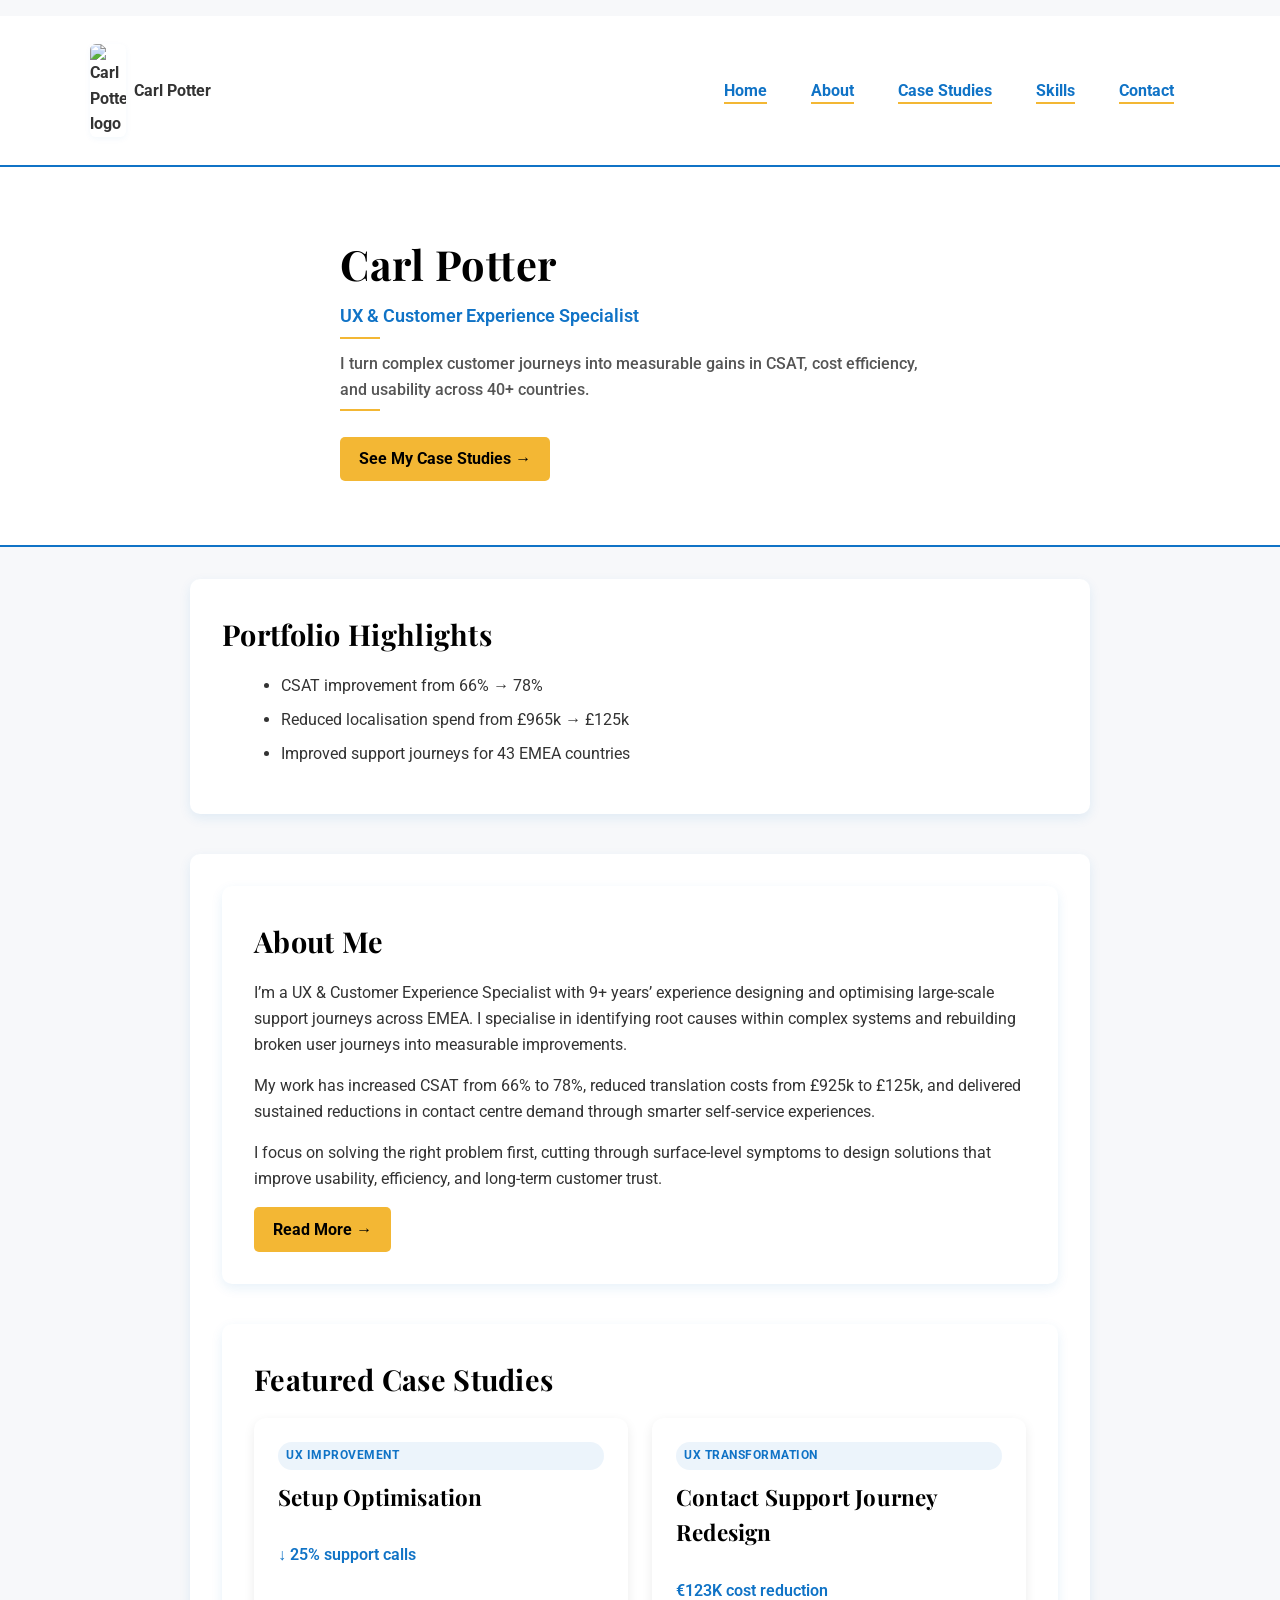
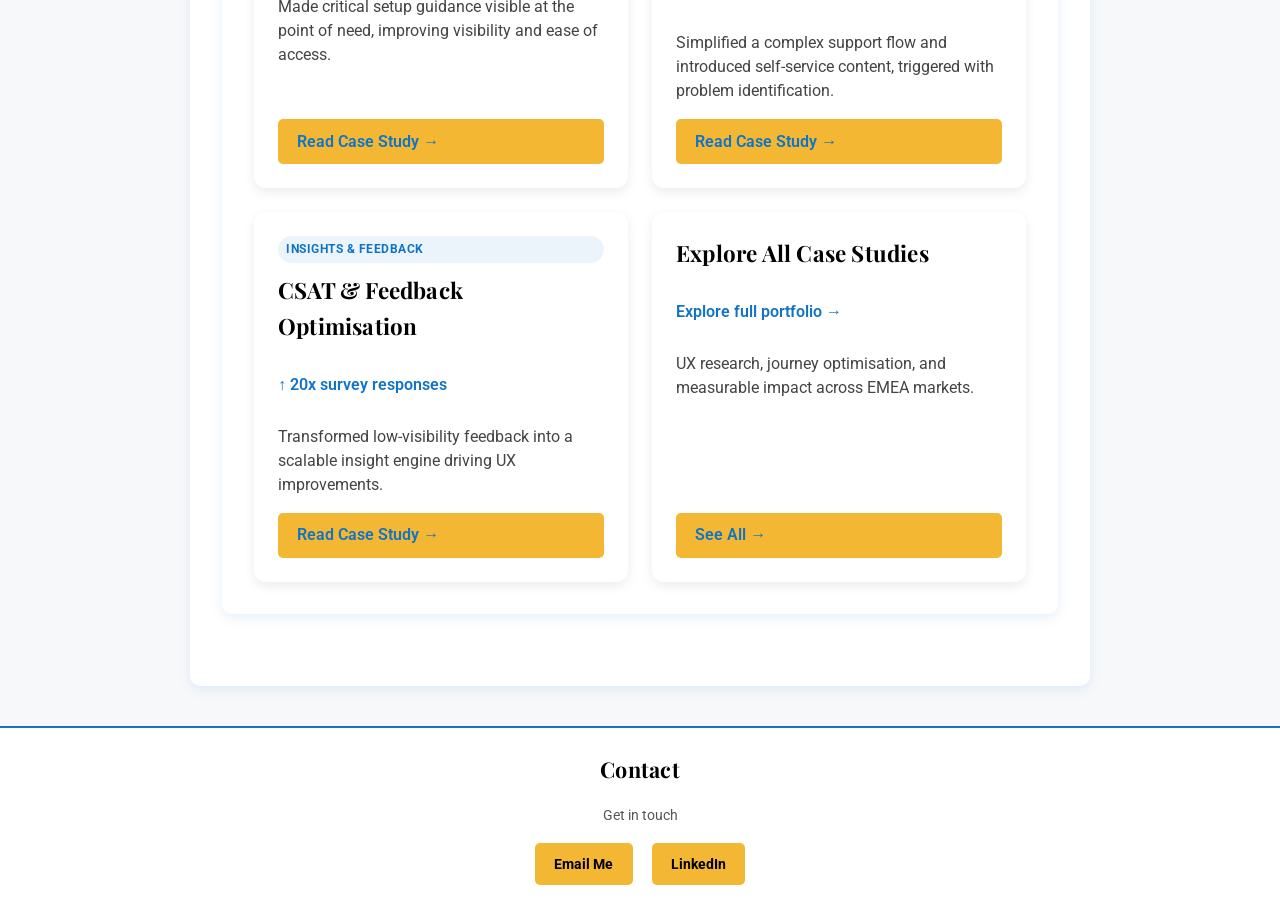
==== commit 6b253961: "Update index.html" ====
--- a/index.html
+++ b/index.html
@@ -79,6 +79,7 @@
     <div class="cards-container">
 
 <div class="card">
+    <span class="card-category">UX Improvement</span>
   <h3>Setup Optimisation</h3>
   <p class="impact">↓ 25% support calls</p>
   <p>Made critical setup guidance visible at the point of need, improving visibility and ease of access.</p>
@@ -86,6 +87,7 @@
 </div>
       
 <div class="card">
+    <span class="card-category">UX Transformation</span>
   <h3>Contact Support Journey Redesign</h3>
 <p class="impact">€123K cost reduction</p>
   <p>Simplified a complex support flow and introduced self-service content, triggered with problem identification.</p>
@@ -93,6 +95,7 @@
 </div>
 
 <div class="card">
+    <span class="card-category">Insights & Feedback</span>
   <h3>CSAT & Feedback Optimisation</h3>
   <p class="impact">↑ 20x survey responses</p>
   <p>Transformed low-visibility feedback into a scalable insight engine driving UX improvements.</p>
--- a/css/style.css
+++ b/css/style.css
@@ -13,30 +13,20 @@
 /* ==========================
    Typography System
 ========================== */
-
-/* All headings match hero */
 h1, h2, h3, h4, h5, h6 {
   font-family: 'Playfair Display', serif;
   color: #000;
   margin-top: 0;
 }
 
-/* Body text */
 p, li, a {
   font-family: 'Roboto', sans-serif;
 }
 
-h1 {
-  letter-spacing: 0.5px;
-}
-
-h2 {
-  letter-spacing: 0.3px;
-}
-
-h3 {
-  letter-spacing: 0.2px;
-}
+h1 { letter-spacing: 0.5px; }
+h2 { letter-spacing: 0.3px; }
+h3 { letter-spacing: 0.2px; }
+
 /* ==========================
    Header
 ========================== */
@@ -44,7 +34,7 @@
   display: flex;
   align-items: center;
   justify-content: center;
-  gap: 0.75rem; /* tighter = more intentional */
+  gap: 0.75rem;
   padding: 4rem 1rem;
   border-bottom: 2px solid #1073c6;
   flex-wrap: wrap;
@@ -56,7 +46,7 @@
 }
 
 .logo {
-  width: 75px; /* slightly tighter */
+  width: 75px;
   height: auto;
   transition: transform 0.2s ease;
 }
@@ -66,15 +56,11 @@
 }
 
 .header-text h1 {
-  font-family: 'Playfair Display', serif;
   font-size: 2.6rem;
   margin: 0;
-  color: #000;
-  letter-spacing: 0.5px; /* adds polish */
 }
 
 .header-text p {
-  font-family: 'Roboto', sans-serif;
   font-size: 0.95rem;
   color: #1073c6;
   margin: 0.3rem 0 0 0;
@@ -89,6 +75,7 @@
   background-color: #f3b734;
   margin-top: 0.4rem;
 }
+
 .header-text .role {
   font-size: 1.1rem;
   color: #1073c6;
@@ -113,13 +100,13 @@
 nav a {
   margin: 0 1rem;
   text-decoration: none;
-  color: #1073c6; /* primary blue from logo */
+  color: #1073c6;
   font-weight: 700;
   transition: all 0.3s ease;
 }
 
 nav a:hover {
-  color: #f3b734; /* amber hover */
+  color: #f3b734;
   text-decoration: underline;
 }
 
@@ -137,10 +124,9 @@
   padding: 2rem;
   margin-bottom: 2.5rem;
   border-radius: 10px;
-  box-shadow: 0 4px 12px rgba(16, 115, 198, 0.1); /* subtle blue shadow */
-}
-
-/* Section Headings */
+  box-shadow: 0 4px 12px rgba(16, 115, 198, 0.1);
+}
+
 section h2 {
   font-size: 1.8rem;
   margin-bottom: 1rem;
@@ -151,7 +137,6 @@
   margin-bottom: 0.75rem;
 }
 
-/* Lists */
 ul {
   margin-left: 1.2rem;
 }
@@ -189,18 +174,17 @@
 ========================== */
 .button {
   display: inline-block;
-  background-color: #f3b734; /* amber from logo */
+  background-color: #f3b734;
   color: #000;
   padding: 0.6rem 1.2rem;
   border-radius: 5px;
   text-decoration: none;
   font-weight: 700;
   transition: background-color 0.3s ease;
-  
 }
 
 .button:hover {
-  background-color: #1073c6; /* blue on hover */
+  background-color: #1073c6;
   color: #fff;
   transform: translateY(-2px);
 }
@@ -212,25 +196,25 @@
 .contact-buttons .button {
   margin: 0 0.5rem;
 }
-/* ==========================
-   Responsive Design
+
+/* ==========================
+   Responsive Base
 ========================== */
 @media (max-width: 768px) {
-  header h1 {
-    font-size: 2rem;
-  }
-  header h2 {
-    font-size: 1.2rem;
-  }
+  header h1 { font-size: 2rem; }
+  header h2 { font-size: 1.2rem; }
+
   nav a {
     display: block;
     margin: 0.5rem 0;
   }
+
   .logo {
-    position: static; /* stacks on mobile */
+    position: static;
     margin-bottom: 1rem;
     transform: none;
   }
+
   .site-header {
     padding: 3rem 1rem;
   }
@@ -243,102 +227,7 @@
 }
 
 /* ==========================
-   Case Studies Section
-========================== */
-.case-studies {
-  max-width: 1200px;
-  margin: 4rem auto;
-  padding: 0 1rem;
-  text-align: left; /* Align header left like other sections */
-}
-
-/* Cards container */
-.cards-container {
-  display: flex;
-  flex-wrap: wrap;
-  gap: 2rem;
-  justify-content: flex-start; /* or center if you want cards to float in middle */
-}
-
-/* Individual cards */
-.card {
-  background-color: #ffffff;
-  border-radius: 10px;
-  box-shadow: 0 4px 12px rgba(16, 115, 198, 0.1); /* subtle blue shadow */
-  width: 300px;
-  padding: 1.5rem;
-  text-align: left;
-  display: flex;
-  flex-direction: column;
-  align-items: stretch;
-  transition: box-shadow 0.3s ease;
-}
-.card-cta {
-  border: 2px solid #1073c6;
-  background: rgba(16, 115, 198, 0.06);
-}
-
-.card .impact {
-  font-weight: 700;
-  font-size: 1.1rem;
-  color: #1073c6; /* your primary blue */
-  margin-bottom: 8px;
-}
-
-.card-cta:hover {
-  transform: translateY(-4px);
-  box-shadow: 0 10px 25px rgba(16, 115, 198, 0.2);
-  background: rgba(16, 115, 198, 0.1);
-}
-
-.card:hover {
-  box-shadow: 0 6px 15px rgba(16, 115, 198, 0.2);
-}
-
-.card-cta .impact {
-  color: #1073c6;
-}
-
-.card img {
-  border-radius: 6px;
-  margin-bottom: 1rem;
-}
-
-.card h3 {
-  font-size: 1.3rem;
-  margin: 0.5rem 0;
-  color: #000;
-  margin-bottom: 6px;
-}
-
-
-.card p {
-  font-family: 'Roboto', sans-serif;
-  font-size: 1rem;
-  color: #444;
-  margin-bottom: 10px;
-  flex-grow: 1;
-}
-
-.card .button {
-  align-self: flex-start;
-}
-
-/* Responsive */
-@media (max-width: 768px) {
-  .cards-container {
-    flex-direction: column;
-    gap: 1.5rem;
-    align-items: center;
-  }
-
-  .card {
-    width: 90%;
-  }
-}
-
-/* ==========================
-   Sticky Navigation
+   NAVBAR
 ========================== */
 .navbar {
   position: sticky;
@@ -347,7 +236,13 @@
   background-color: #ffffff;
   border-bottom: 2px solid #1073c6;
   padding: 0.75rem 1rem;
-   backdrop-filter: blur(6px);
+  backdrop-filter: blur(6px);
+  transition: all 0.3s ease;
+}
+
+.navbar.scrolled {
+  padding: 0.4rem 1rem;
+  box-shadow: 0 2px 8px rgba(0,0,0,0.08);
 }
 
 .nav-content {
@@ -358,54 +253,23 @@
   align-items: center;
 }
 
-/* Brand (logo + name) */
 .nav-brand {
   display: flex;
   align-items: center;
   gap: 0.5rem;
   font-weight: 700;
-  color: #000;
 }
 
 .nav-brand img {
   width: 36px;
-  height: auto;
-}
-
-/* Links */
+}
+
 .nav-links a {
   margin-left: 1.5rem;
   text-decoration: none;
   color: #1073c6;
   font-weight: 700;
-  transition: color 0.2s ease;
-}
-
-.nav-links a:hover {
-  color: #f3b734;
-}
-
-section {
-  scroll-margin-top: 80px;
-}
-
-html {
-  scroll-behavior: smooth;
-}
-
-.navbar {
-  transition: all 0.3s ease;
-}
-
-.navbar.scrolled {
-  padding: 0.4rem 1rem;
-  box-shadow: 0 2px 8px rgba(0,0,0,0.08);
-}
-
-.nav-links a {
   position: relative;
-  text-decoration: none;
-  color: #1073c6;
 }
 
 .nav-links a::after {
@@ -424,6 +288,9 @@
   width: 100%;
 }
 
+/* ==========================
+   Progress Bar
+========================== */
 .progress-bar {
   position: fixed;
   top: 0;
@@ -434,92 +301,86 @@
   z-index: 2000;
 }
 
-/* Full-width card for "View All Case Studies" */
-.card-fullwidth {
-  width: 100%;
-  max-width: 900px; /* matches the main content width */
-  text-align: center;
-  margin-top: 2rem; /* space from the previous cards */
-  flex-direction: column; /* ensure content stacks nicely */
-}
-
-.card-fullwidth img {
-  margin: 0 auto 1rem auto; /* center the image */
-}
-
-.card-fullwidth h3,
-.card-fullwidth p {
-  text-align: center;
-}
-
-.card-fullwidth .button {
-  align-self: center; /* center the button */
-}
-
-/* Full-width card for "View All Case Studies" - enhanced style */
-.card-fullwidth {
-  width: 100%;
-  max-width: 900px;
-  text-align: center;
-  margin-top: 2rem;
+/* ==========================
+   Case Studies (FIXED GRID)
+========================== */
+.case-studies {
+  max-width: 1200px;
+  margin: 4rem auto;
+  padding: 0 1rem;
+}
+
+.cards-container {
+  display: grid;
+  grid-template-columns: repeat(2, 1fr);
+  gap: 24px;
+}
+
+/* Card */
+.card {
+  background: #ffffff;
+  border-radius: 12px;
+  padding: 24px;
+  box-shadow: 0 4px 12px rgba(0,0,0,0.08);
+  display: flex;
   flex-direction: column;
-}
-
-.card-fullwidth:hover {
-  transform: translateY(-3px);
-  box-shadow: 0 10px 25px rgba(16, 115, 198, 0.2);
-}
-
-.card-fullwidth img {
-  margin: 0 auto 1rem auto;
-  max-width: 150px;
-}
-
-.card-fullwidth h3 {
-  font-size: 1.5rem;
-  color: #1073c6;
-  margin-bottom: 0.5rem;
-}
-
-.card-fullwidth p {
+  justify-content: space-between;
+  transition: transform 0.2s ease, box-shadow 0.2s ease;
+}
+
+.card:hover {
+  transform: translateY(-4px);
+  box-shadow: 0 8px 20px rgba(0,0,0,0.12);
+}
+
+/* Featured card */
+.card.featured {
+  grid-column: span 2;
+  background: linear-gradient(135deg, #f5faff, #ffffff);
+  border: 2px solid #1073c6;
+}
+
+/* Impact */
+.card .impact {
+  font-weight: 600;
   font-size: 1rem;
-  color: #333;
-  margin-bottom: 1rem;
-}
-
-.card-fullwidth .button {
-  align-self: center;
-  padding: 0.75rem 1.5rem;
-  font-size: 1rem;
-}
-
-
-.case-intro {
-  background-color: #ffffff;
-  padding: 2rem;
-  margin-bottom: 2.5rem;
-  border-radius: 10px;
-  box-shadow: 0 4px 12px rgba(16, 115, 198, 0.1);
-}
-
-.case-intro h2 {
-  font-family: 'Playfair Display', serif;
-  font-size: 2rem;
-  color: #000;
-  margin-bottom: 1rem;
-  text-align: left; /* matches About/Portfolio Highlights alignment */
-}
-
-.case-intro p {
-  font-family: 'Roboto', sans-serif;
-  font-size: 1rem;
+  margin-bottom: 12px;
+  color: #1073c6;
+}
+
+/* Text */
+.card p {
+  margin-bottom: 16px;
+  line-height: 1.5;
   color: #444;
-  line-height: 1.6;
-  text-align: left;
-  max-width: 800px;
-}
-
-/* Case Study Intro Metrics Row */
+}
+
+/* Button */
+.card .button {
+  margin-top: auto;
+  text-decoration: none;
+  font-weight: 600;
+  color: #1073c6;
+}
+
+.card .button:hover {
+  text-decoration: underline;
+}
+
+/* Responsive */
+@media (max-width: 768px) {
+  .cards-container {
+    grid-template-columns: 1fr;
+  }
+
+  .card.featured {
+    grid-column: span 1;
+  }
+}
+
+/* ==========================
+   Metrics Section
+========================== */
 .case-intro-metrics {
   max-width: 900px;
   margin: 1.5rem auto 3rem auto;
@@ -535,7 +396,7 @@
 }
 
 .metric {
-  flex: 1 1 200px; /* grows to fill space, min 200px */
+  flex: 1 1 200px;
   background-color: #f3f3f3;
   border-radius: 8px;
   padding: 1rem 0.5rem;
@@ -543,110 +404,85 @@
 }
 
 .metric h3 {
-  font-family: 'Playfair Display', serif;
   font-size: 1.5rem;
-  color: #1073c6; /* your primary blue */
-  margin-bottom: 0.25rem;
+  color: #1073c6;
 }
 
 .metric p {
-  font-family: 'Roboto', sans-serif;
   font-size: 0.95rem;
   color: #444;
-  margin: 0;
-}
-
-/* Responsive */
+}
+
+/* Responsive metrics */
 @media (max-width: 768px) {
   .metrics-container {
     flex-direction: column;
-    gap: 1rem;
-  }
-}
-
+  }
+}
+
+/* ==========================
+   Utility Variables
+========================== */
 :root {
   --primary-blue: #1073c6;
   --accent-amber: #f3b734;
-   color: var(--primary-blue);
-}
-
-.case-image img {
-  max-width: 800px;
-  width: 100%;
-}
-
-.visuals-section {
-  margin-top: 3rem;
-}
-
-.visuals-grid {
-  display: grid;
-  grid-template-columns: 1fr;
-  gap: 2rem;
-  margin-top: 1.5rem;
-}
-
-.visual {
-  display: flex;
-  flex-direction: column;
-  gap: 0.75rem;
-}
-
-.visual img {
-  width: 100%;
-  height: auto;
-  border-radius: 8px;
-  border: 1px solid #e0e0e0;
-}
-
-/* Desktop layout */
-@media (min-width: 768px) {
-  .visuals-grid {
-    grid-template-columns: 1fr 1fr;
-    align-items: start;
-  }
-}
-
-.caption {
-  font-size: 0.9rem;
-  color: #555;
-  line-height: 1.4;
-  margin: 0;
-}
-
-/* Before / After Image Grid */
-.image-grid {
-  display: flex;
-  gap: 2rem;
-  flex-wrap: wrap;
-}
-
-.image-item {
-  flex: 1 1 45%;
-  text-align: center;
-}
-
-.image-item img {
-  width: 100%;
-  border-radius: 8px;
-  box-shadow: 0 4px 12px rgba(16, 115, 198, 0.15);
-}
-
-/* Diagram / Single Image */
-.case-image {
-  margin: 2rem 0;
-  text-align: center;
-}
-
-.case-image img {
-  max-width: 800px;
-  width: 100%;
-  border-radius: 8px;
-  box-shadow: 0 4px 12px rgba(16, 115, 198, 0.15);
-}
-
-.image-caption {
-  font-size: 0.9rem;
-  color: #666;
-  margin-top: 0.5rem;
-}
+}
+
+.card.featured {
+  position: relative;
+  padding: 32px;
+  background: linear-gradient(135deg, #eef6ff, #ffffff);
+  border: 2px solid #1073c6;
+}
+
+/* Featured badge */
+.card.featured::before {
+  content: "Featured";
+  position: absolute;
+  top: 16px;
+  right: 16px;
+  background-color: #1073c6;
+  color: #fff;
+  font-size: 0.75rem;
+  font-weight: 700;
+  padding: 4px 10px;
+  border-radius: 999px;
+  letter-spacing: 0.3px;
+}
+
+/* Make featured title slightly stronger */
+.card.featured h3 {
+  font-size: 1.4rem;
+  margin-bottom: 10px;
+}
+
+/* Emphasise impact more */
+.card.featured .impact {
+  font-size: 1.1rem;
+  color: #1073c6;
+  font-weight: 700;
+}
+
+/* Slightly increase spacing inside featured card */
+.card.featured p {
+  font-size: 1.05rem;
+  line-height: 1.6;
+}
+
+/* Optional: make featured card feel more prominent */
+.card.featured:hover {
+  transform: translateY(-6px);
+  box-shadow: 0 12px 28px rgba(16, 115, 198, 0.18);
+}
+.card-category {
+  display: inline-block;
+  font-size: 0.75rem;
+  font-weight: 700;
+  text-transform: uppercase;
+  letter-spacing: 0.5px;
+  color: #1073c6;
+  background-color: rgba(16, 115, 198, 0.08);
+  padding: 4px 8px;
+  border-radius: 999px;
+  margin-bottom: 10px;
+}
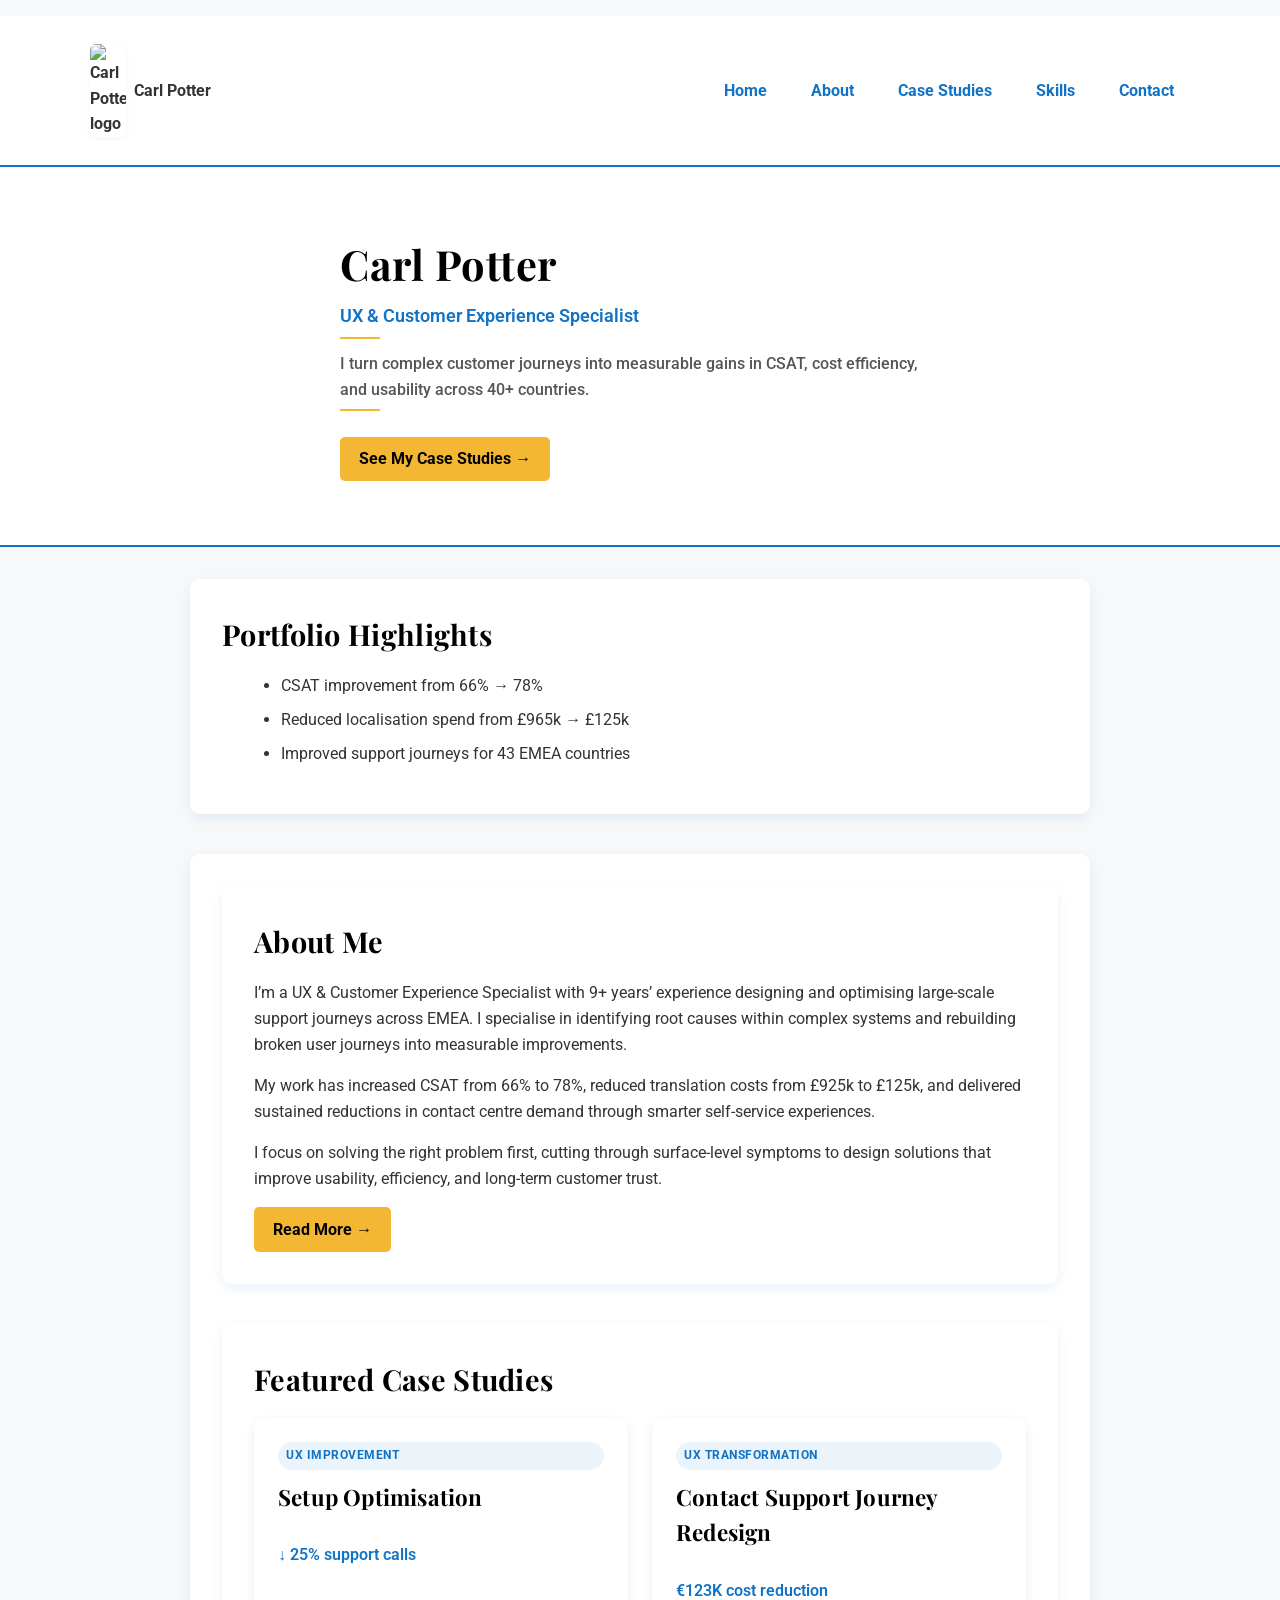
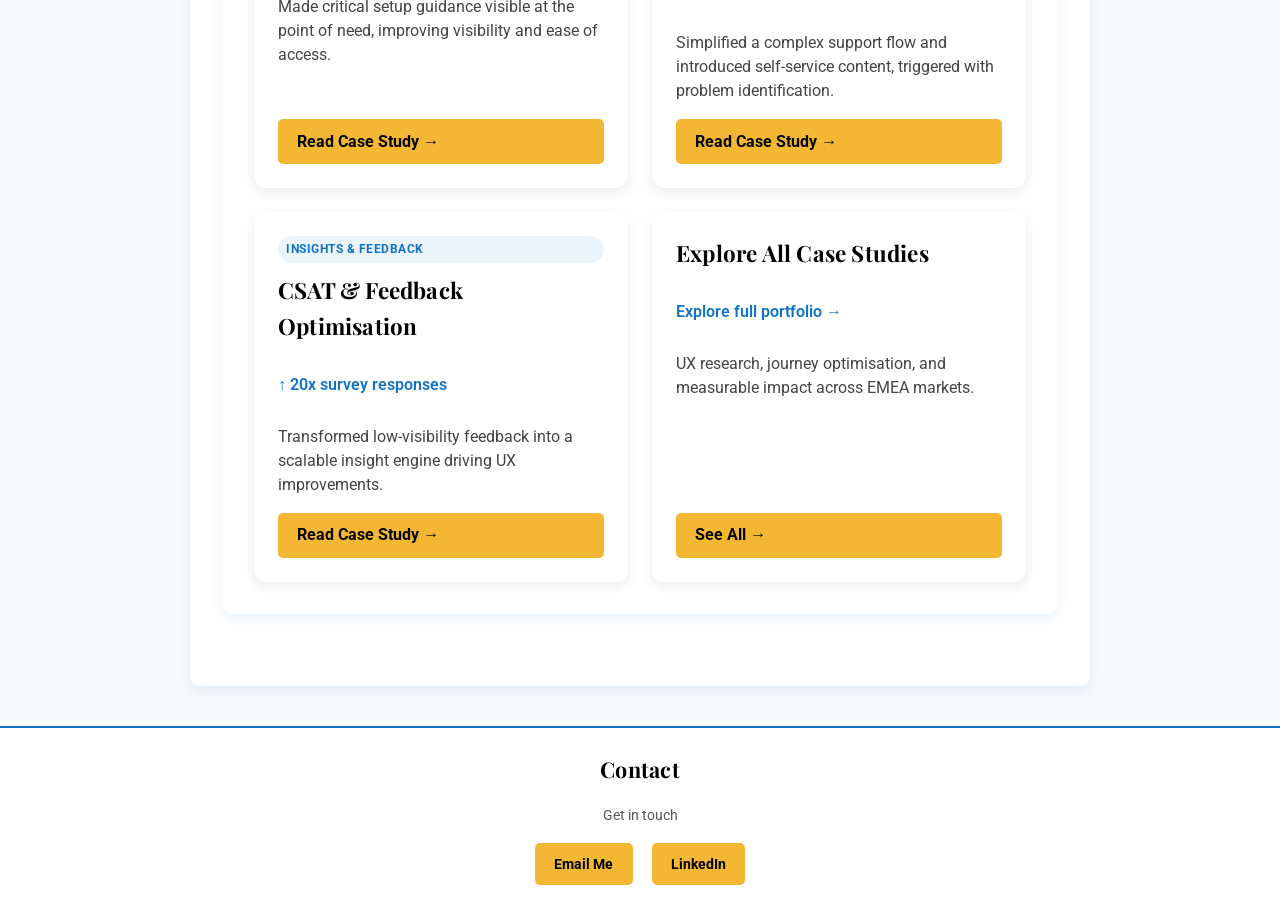
==== commit 913c5732: "Update index.html" ====
--- a/index.html
+++ b/index.html
@@ -132,12 +132,16 @@
 
 window.addEventListener("scroll", () => {
   const scrollY = window.scrollY;
+  const viewportMiddle = scrollY + window.innerHeight / 2;
 
-  // Active section highlighting
   let current = "";
+
   sections.forEach(section => {
-    const sectionTop = section.offsetTop - 100;
-    if (scrollY >= sectionTop) {
+    const rect = section.getBoundingClientRect();
+    const sectionTop = scrollY + rect.top;
+    const sectionBottom = sectionTop + section.offsetHeight;
+
+    if (viewportMiddle >= sectionTop && viewportMiddle < sectionBottom) {
       current = section.getAttribute("id");
     }
   });
@@ -149,13 +153,12 @@
     }
   });
 
-  // Nav shrink
   nav.classList.toggle("scrolled", scrollY > 50);
 
-  // Scroll progress
   const docHeight = document.body.scrollHeight - window.innerHeight;
   const progress = (scrollY / docHeight) * 100;
   progressBar.style.width = progress + "%";
+});
 });
 </script>
 
--- a/css/style.css
+++ b/css/style.css
@@ -174,19 +174,24 @@
 ========================== */
 .button {
   display: inline-block;
-  background-color: #f3b734;
-  color: #000;
+  background-color: #f3b734; /* gold */
+  color: #000; /* black text */
   padding: 0.6rem 1.2rem;
   border-radius: 5px;
   text-decoration: none;
   font-weight: 700;
-  transition: background-color 0.3s ease;
-}
-
+  transition: all 0.3s ease;
+}
+
+/* Hover state */
 .button:hover {
-  background-color: #1073c6;
-  color: #fff;
+  background-color: #1073c6; /* blue */
+  color: #fff; /* white text */
   transform: translateY(-2px);
+}
+
+.card .button {
+  margin-top: auto;
 }
 
 .contact-buttons {
@@ -355,17 +360,6 @@
   color: #444;
 }
 
-/* Button */
-.card .button {
-  margin-top: auto;
-  text-decoration: none;
-  font-weight: 600;
-  color: #1073c6;
-}
-
-.card .button:hover {
-  text-decoration: underline;
-}
 
 /* Responsive */
 @media (max-width: 768px) {
@@ -486,3 +480,120 @@
   border-radius: 999px;
   margin-bottom: 10px;
 }
+
+.skills-intro {
+  max-width: 800px;
+  margin: 60px auto 40px;
+  text-align: center;
+}
+
+.skills-grid {
+  display: grid;
+  grid-template-columns: repeat(auto-fit, minmax(280px, 1fr));
+  gap: 24px;
+  max-width: 1100px;
+  margin: 0 auto 60px;
+  padding: 0 20px;
+}
+
+.skill-card {
+  background: #fff;
+  border-radius: 12px;
+  padding: 24px;
+  box-shadow: 0 6px 18px rgba(0,0,0,0.06);
+}
+
+.skill-card h3 {
+  margin-bottom: 10px;
+}
+
+.skill-card p {
+  margin-bottom: 12px;
+  line-height: 1.5;
+}
+
+.skill-card ul {
+  padding-left: 18px;
+}
+
+.skill-card li {
+  margin-bottom: 6px;
+}
+
+.image-grid {
+  display: grid;
+  grid-template-columns: repeat(2, 1fr);
+  gap: 24px;
+  margin-top: 1rem;
+}
+
+.image-item {
+  display: flex;
+  flex-direction: column;
+}
+
+.image-caption {
+  font-size: 0.9rem;
+  color: #555;
+  margin-top: 0.5rem;
+}
+.case-image {
+  margin-top: 1rem;
+}
+
+/* Responsive: stack on smaller screens */
+@media (max-width: 768px) {
+  .image-grid {
+    grid-template-columns: 1fr;
+  }
+}
+
+.visuals-grid {
+  display: grid;
+  grid-template-columns: repeat(2, 1fr);
+  gap: 24px;
+  margin-top: 1rem;
+}
+
+.visual-item {
+  display: flex;
+  flex-direction: column;
+}
+
+.visual-caption {
+  font-size: 0.9rem;
+  color: #555;
+  margin-top: 0.5rem;
+}
+
+/* Responsive */
+@media (max-width: 768px) {
+  .visuals-grid {
+    grid-template-columns: 1fr;
+  }
+}
+
+.media-grid {
+  display: grid;
+  grid-template-columns: repeat(2, 1fr);
+  gap: 24px;
+  margin-top: 1rem;
+}
+
+.media-item {
+  display: flex;
+  flex-direction: column;
+}
+
+.media-caption {
+  font-size: 0.9rem;
+  color: #555;
+  margin-top: 0.5rem;
+}
+
+/* Responsive */
+@media (max-width: 768px) {
+  .media-grid {
+    grid-template-columns: 1fr;
+  }
+}
